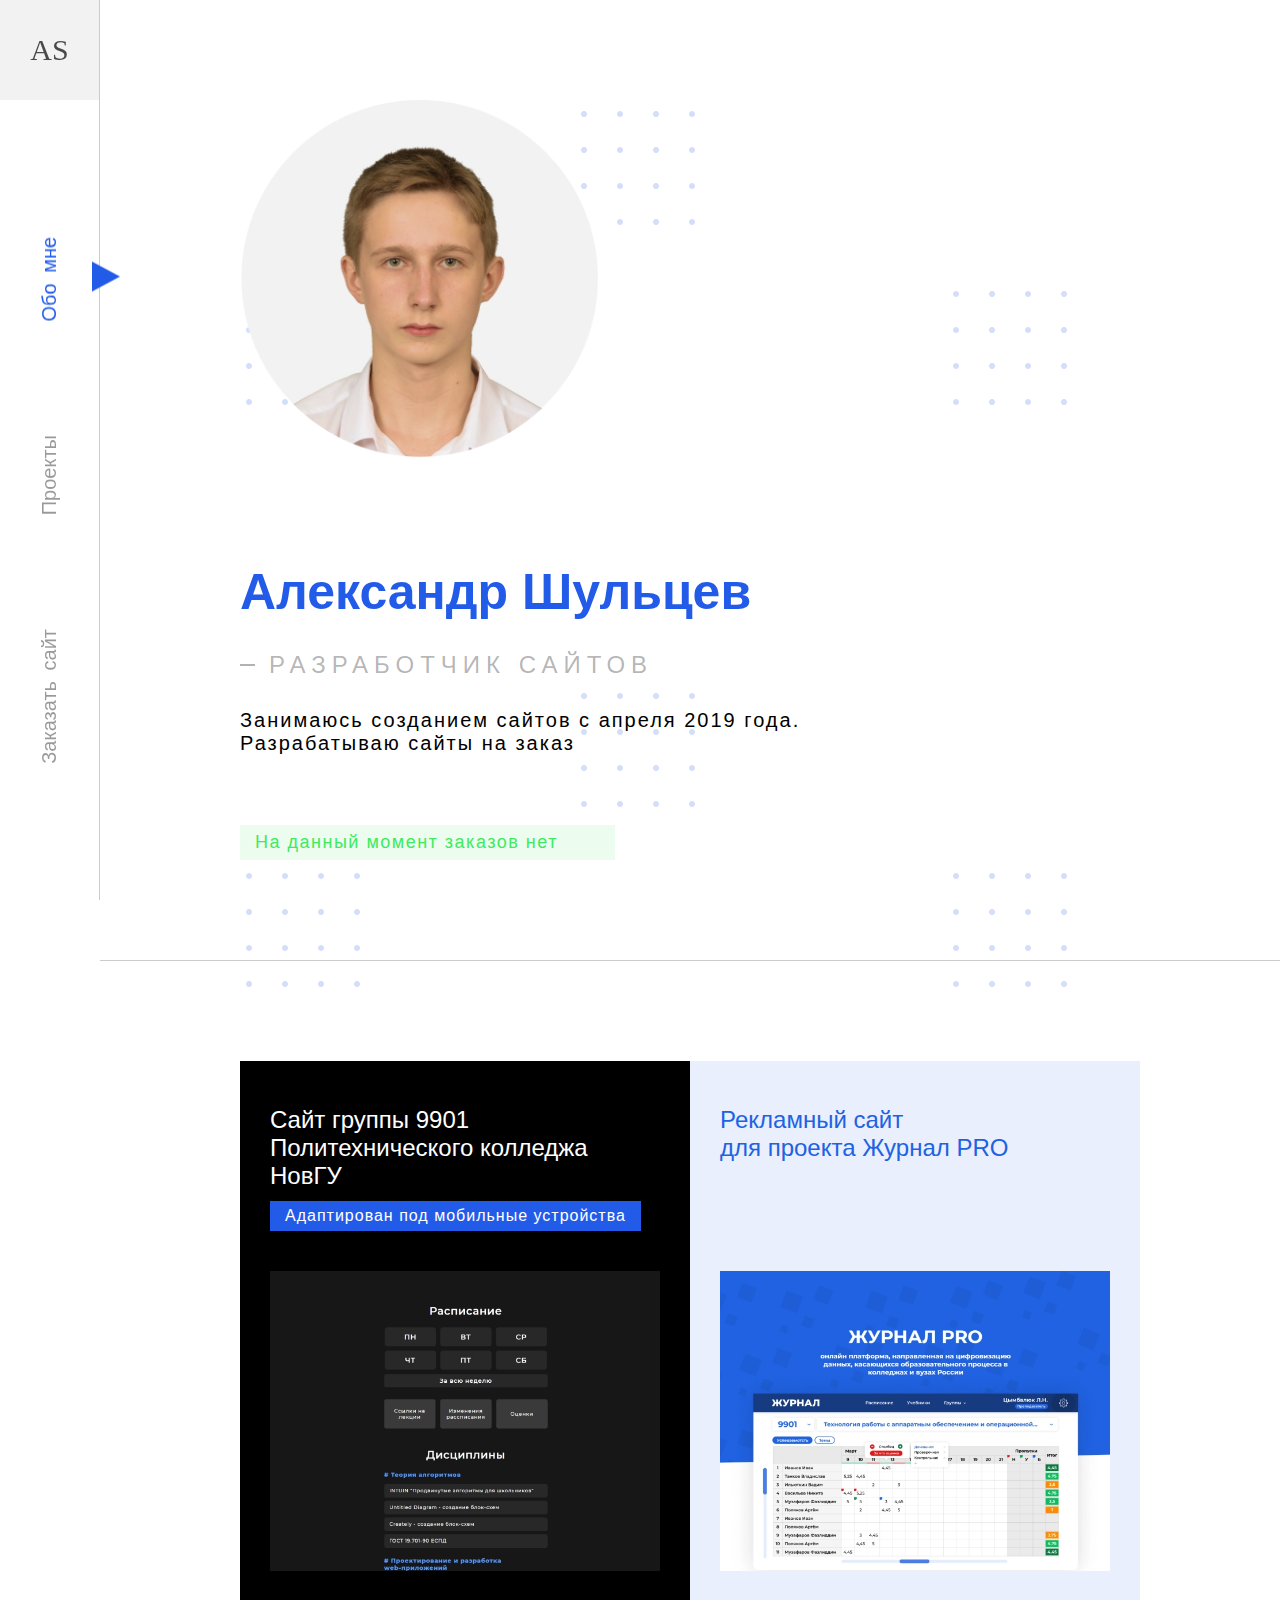
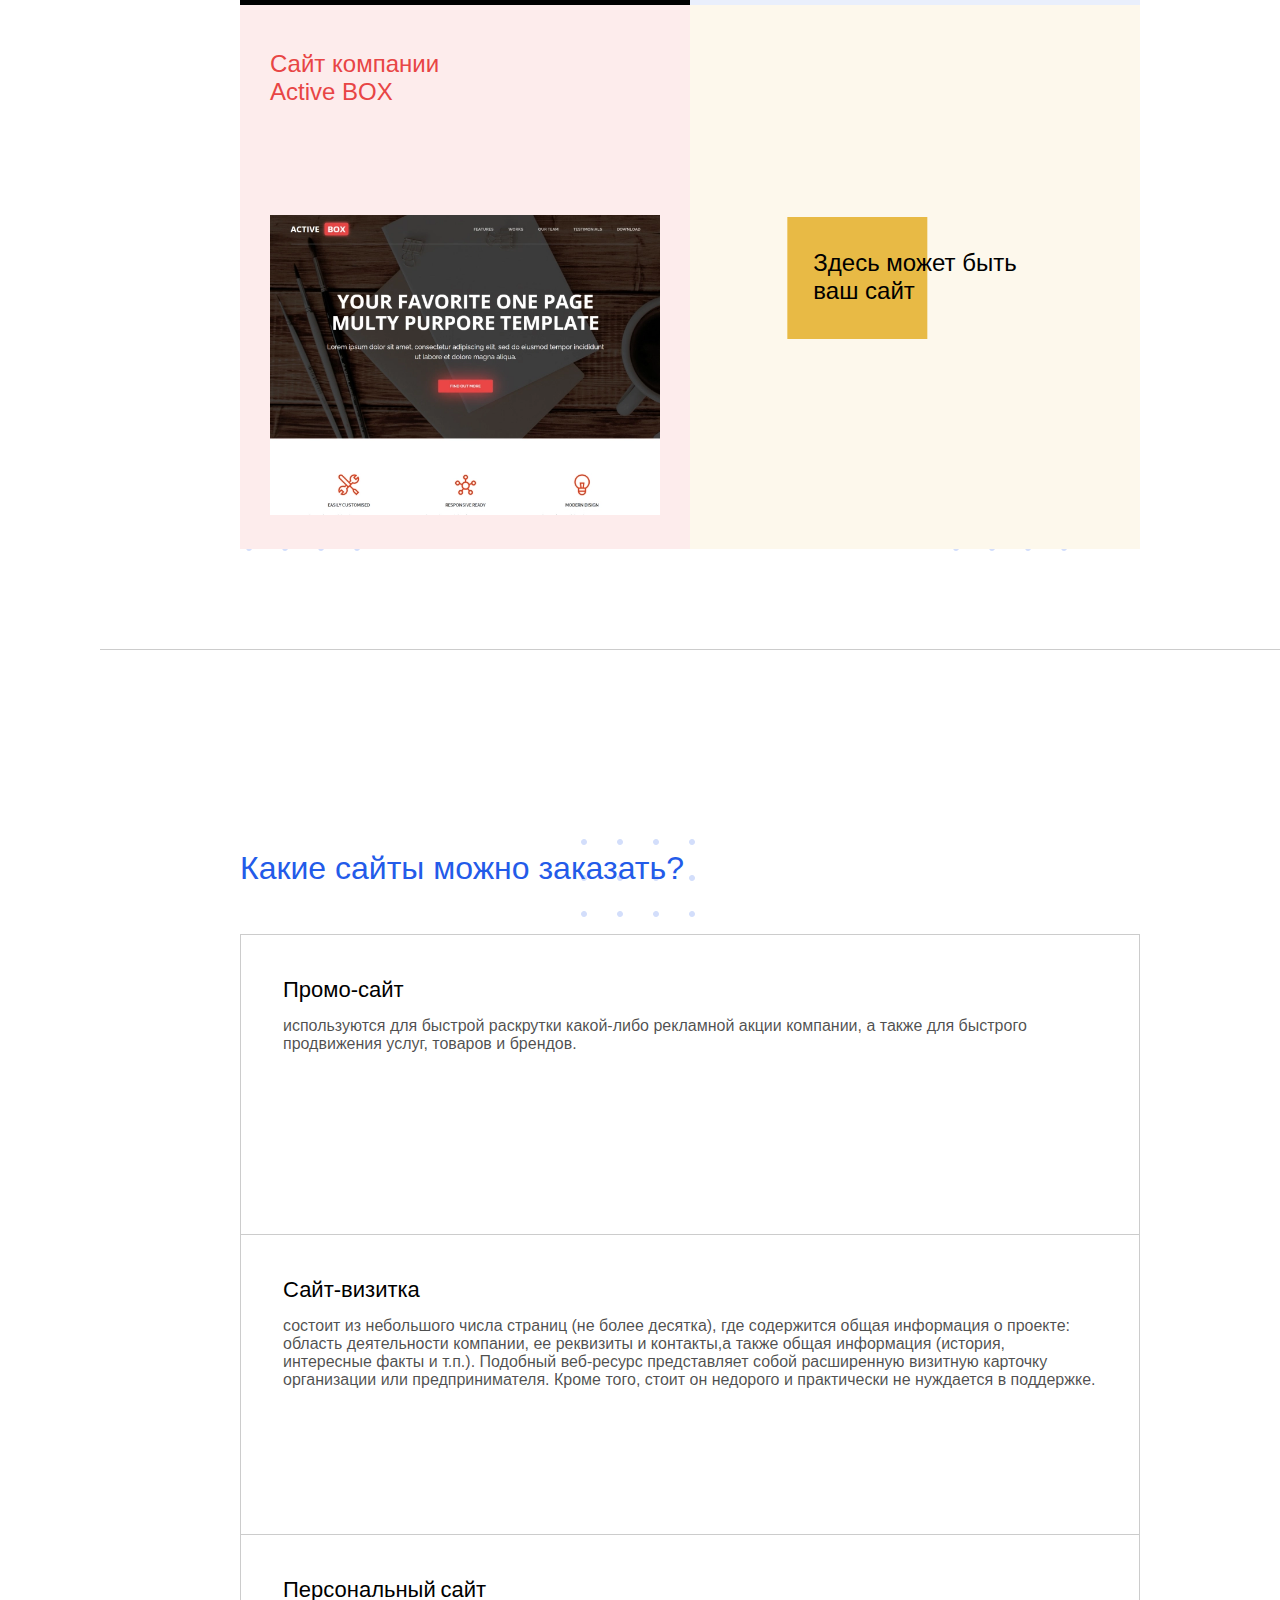
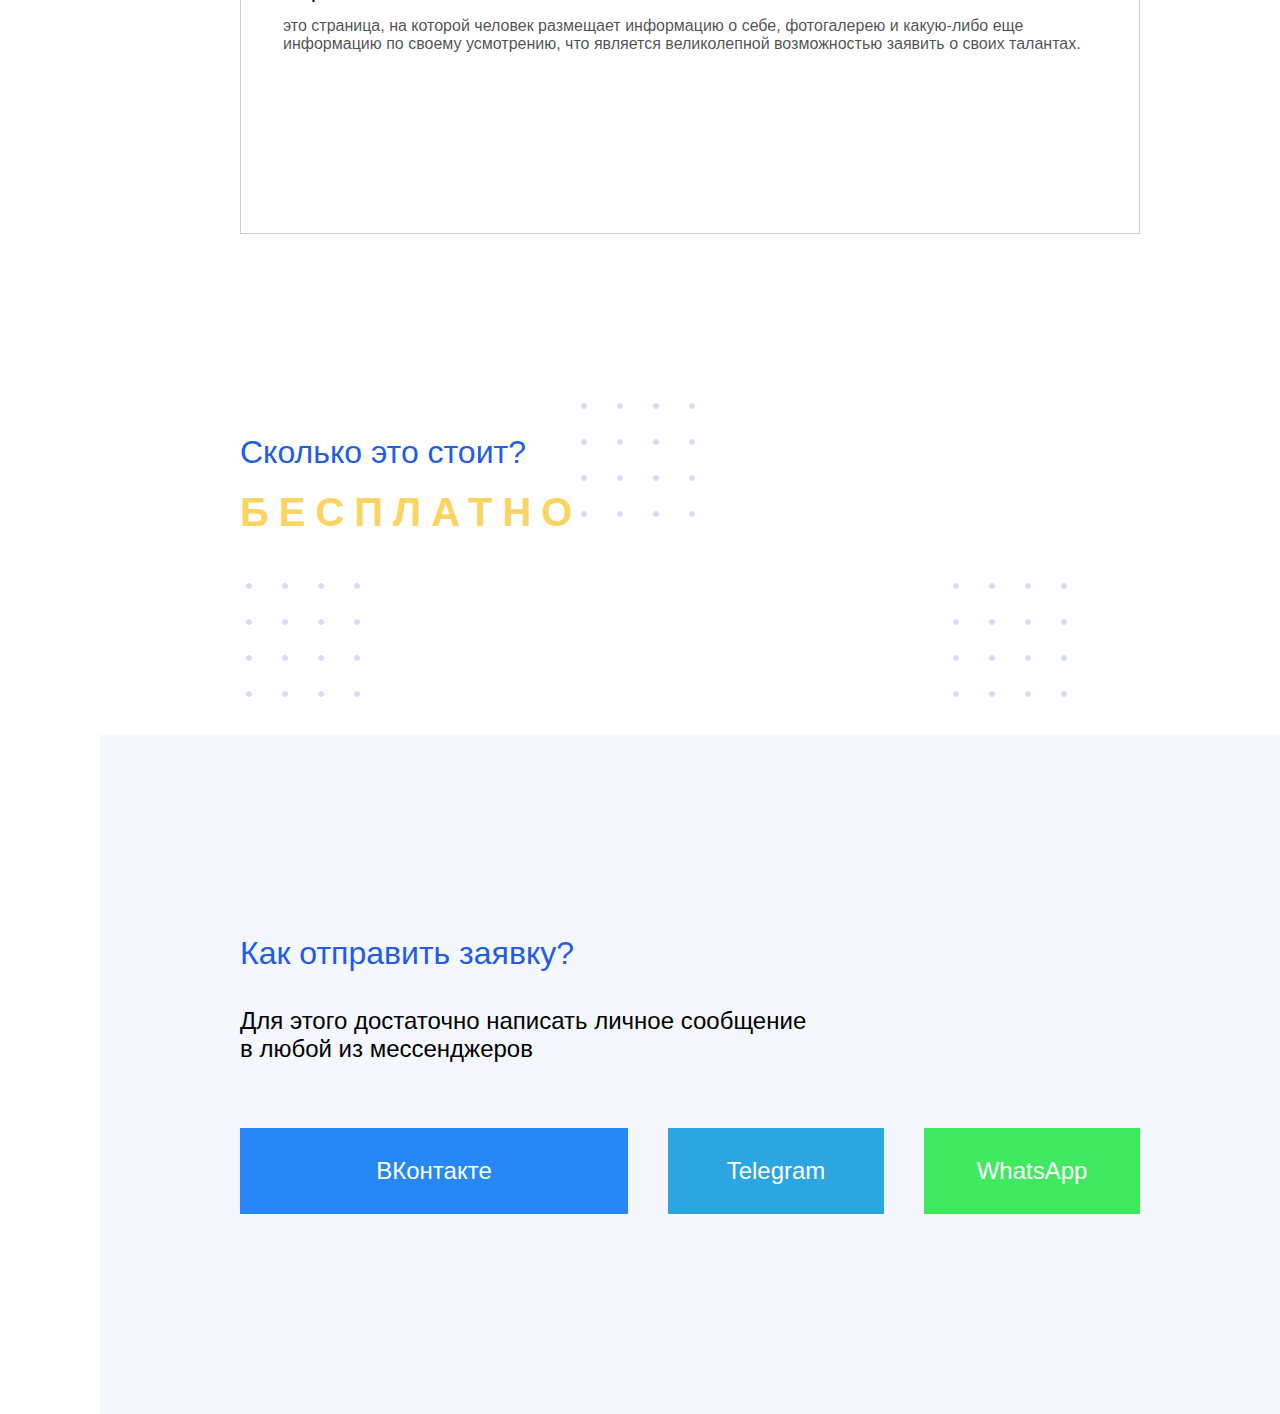
==== index.html @ 1687fe66 "цель нажатие на манетки" ====
<!DOCTYPE html>
<html lang="ru">
<head>

   <!-- Yandex.Metrika counter -->
    <script type="text/javascript" >
       (function(m,e,t,r,i,k,a){m[i]=m[i]||function(){(m[i].a=m[i].a||[]).push(arguments)};
       m[i].l=1*new Date();k=e.createElement(t),a=e.getElementsByTagName(t)[0],k.async=1,k.src=r,a.parentNode.insertBefore(k,a)})
       (window, document, "script", "https://mc.yandex.ru/metrika/tag.js", "ym");

       ym(70943521, "init", {
            clickmap:true,
            trackLinks:true,
            accurateTrackBounce:true,
            webvisor:true
       });
    </script>
    <noscript><div><img src="https://mc.yandex.ru/watch/70943521" style="position:absolute; left:-9999px;" alt="" /></div></noscript>

    <meta charset="UTF-8">
    <meta content="width=device-width, initial-scale=1.0, user-scalable=0" name="viewport">
    <meta name="description" content="Разработчик сайтов Александр Шульцев. Создание сайтов на заказ">
    <meta name="keywords" content="разработка сайтов, создание сайтов, александр шульцев, создание одностраничного сайта, создание персонального сайта">

    <title>Александр Шульцев</title>
    <link rel="stylesheet" href="assets/style/main.css">

    <!-- Favicons -->
    <link rel="apple-touch-icon" sizes="180x180" href="assets/img/favicon/apple-touch-icon.png">
    <link rel="icon" type="image/png" sizes="32x32" href="assets/img/favicon/favicon-32x32.png">
    <link rel="icon" type="image/png" sizes="16x16" href="assets/img/favicon/favicon-16x16.png">
    <link rel="manifest" href="assets/img/favicon/site.webmanifest">
    <link rel="mask-icon" href="assets/img/favicon/safari-pinned-tab.svg" color="#235be9">
    <meta name="msapplication-TileColor" content="#ffffff">
    <meta name="theme-color" content="#ffffff">

    <!-- Подтверждение владения сайтом Google и Яндекс -->
    <meta name="google-site-verification" content="KXl4_3oYDvA2CFoTtqVrdC3cwa1uFIwf0Nb28vX94S8" />
    <meta name="yandex-verification" content="bcda5b12e4e3e302" />
</head>
<body>

    <aside class="menu">
        <span class="menu__logo center">as</span>
        <div class="menu__container center">
            <nav class="menu__nav">
                <a id="about_me" data-scroll="#about_me_s" class="active" href="#">Обо мне</a>
                <a id="projects" data-scroll="#projectsHeight" href="#">Проекты</a>
                <a id="order" data-scroll="#order_s" href="#">Заказать сайт</a>
            </nav>
        </div>
    </aside>


    <main>
        <section class="aboutMe" id="about_me_s">
            <div class="container">
                <div class="aboutMe__all">
                    <article class="aboutMe__info">
                        <h1 class="aboutMe__Alexander">Александр Шульцев</h1>

                        <div class="aboutMe__webDeveloper">
                            <span></span>
                            <h2>Разработчик сайтов</h2>
                        </div>

                        <p>Занимаюсь созданием сайтов с апреля 2019
                        года. Разрабатываю сайты на заказ</p>

                        <span class="aboutMe__status">На данный момент заказов нет</span>
                    </article>

                    <div class="photo__section">
                        <picture>
                            <source srcset="assets/img/My_photo.webp" type="image/webp">
                            <img class="aboutMe__photo" src="assets/img/My_photo.png" alt="">
                        </picture>
                    </div>
                </div>
            </div>
        </section>


        <section class="projects" id="projectsHeight">
            <div class="container">
                <header class="main__title">Проекты</header>
                <div class="projects__all">
                   <a class="projects__item projects__item--9901" href="assets/projects/9901/index.html" target="_blank" onclick="ym(70943521,'reachGoal','9901'); return true;">
                       <p class="projects__name projects__name--9901">Сайт группы 9901 <br> Политехнического колледжа НовГУ</p>

                       <div class="projects__add">
                           <span>Адаптирован под мобильные устройства</span>
                       </div>

                       <picture>
                            <source srcset="assets/img/Site_2.webp" type="image/webp">
                            <img class="projects__img" src="assets/img/Site_2.jpg" alt="9901">
                        </picture>

                       <div class="projects__hover projects__hover--9901 center">
                           <p>посмотреть</p>
                       </div>
                   </a>

                   <a class="projects__item projects__item--journalPro" href="assets/projects/Lending_journal_PRO/index.html" target="_blank" onclick="ym(70943521,'reachGoal','journalPRO'); return true;">
                       <p class="projects__name projects__name--journalPro">Рекламный сайт <br> для проекта Журнал PRO</p>

                       <div class="projects__add"></div>

                       <picture>
                            <source srcset="assets/img/Site_1.webp" type="image/webp">
                            <img class="projects__img" src="assets/img/Site_1.jpg" alt="Журнал PRO">
                        </picture>

                       <div class="projects__hover projects__hover--journalPro center">
                           <p>посмотреть</p>
                       </div>
                   </a>

                   <a class="projects__item projects__item--activeBox" href="assets/projects/Active_Box/index.html" target="_blank" onclick="ym(70943521,'reachGoal','ActiveBox'); return true;">
                       <p class="projects__name projects__name--activeBox">Сайт компании <br> Active BOX</p>

                       <div class="projects__add"></div>

                       <picture>
                            <source srcset="assets/img/Site_3.webp" type="image/webp">
                            <img class="projects__img" src="assets/img/Site_3.jpg" alt="Active BOX">
                        </picture>

                       <div class="projects__hover projects__hover--activeBox center">
                           <p>посмотреть</p>
                       </div>
                   </a>

                   <a class="projects__item projects__item--yourSite" href="#">
                        <span></span>
                        <p class="projects__name projects__name--yourSite">Здесь может быть <br> ваш сайт</p>
                   </a>
                </div>
            </div>
        </section>


        <section class="typeSite" id="order_s">
            <div class="container">
                <header class="main__title">Заказать сайт</header>
                <h3 class="header">Какие сайты можно заказать?</h3>
                <div class="typeSite__blocks">
                    <div class="typeSite__item">
                        <p class="typeSite__title">Промо-сайт</p>
                        <p class="typeSite__subtitle">используются для быстрой раскрутки какой-либо рекламной акции компании, а также для быстрого продвижения услуг, товаров и брендов.</p>
                    </div>

                    <div class="typeSite__item">
                        <p class="typeSite__title">Сайт-визитка</p>
                        <p class="typeSite__subtitle">состоит из небольшого числа страниц (не более десятка), где содержится общая информация о проекте: область деятельности компании, ее реквизиты и контакты,а также общая информация (история, интересные факты и т.п.). Подобный веб-ресурс представляет собой расширенную визитную карточку организации или предпринимателя. Кроме того, стоит он недорого и практически не нуждается в поддержке.</p>
                    </div>

                    <div class="typeSite__item">
                        <p class="typeSite__title">Персональный<span>i</span>сайт</p>
                        <p class="typeSite__subtitle">это страница, на которой человек размещает информацию о себе, фотогалерею и какую-либо еще информацию по своему усмотрению, что является великолепной возможностью заявить о своих талантах.</p>
                    </div>
                </div>
           </div>
        </section>


        <section class="howMuch">
            <div class="container">
                <div class="howMuch__flex">
                    <div class="howMuch__info">
                        <h3 class="header">Сколько это стоит?</h3>
                        <p class="howMuch__cost">бесплатно</p>
                    </div>
                    <div class="money">
                        <div class="coin coin--even center" id="coin_1" onclick="ym(70943521,'reachGoal','coin'); return true;">
                            <p>$</p>
                        </div>
                        <div class="coin coin--uneven center" id="coin_2" onclick="ym(70943521,'reachGoal','coin'); return true;">
                            <p>$</p>
                        </div>
                        <div class="coin coin--even center" id="coin_3" onclick="ym(70943521,'reachGoal','coin'); return true;">
                            <p>$</p>
                        </div>
                        <div class="coin coin--uneven center" id="coin_4" onclick="ym(70943521,'reachGoal','coin'); return true;">
                            <p>$</p>
                        </div>
                    </div>
                </div>
            </div>
        </section>


        <section class="howSend">
            <div class="container">
                <h3 class="header">Как отправить заявку?</h3>
                <p class="howSend__subtitle">Для этого достаточно написать личное сообщение <br> в любой из мессенджеров</p>
                <div class="messenger">
                    <a class="messenger__item messenger__item--vk center" href="https://vk.com/alexandershultsev" target="_blank" onclick="ym(70943521,'reachGoal','click_vk'); return true;">
                        <p class="messenger__name">ВКонтакте</p>
                        <p class="messenger__write messenger__write--vk">Написать</p>
                    </a>
                    <a class="messenger__item messenger__item--telegram center" href="https://t.me/AlexanderShultsev" target="_blank" onclick="ym(70943521,'reachGoal','click_telegram'); return true;">
                        <p class="messenger__name">Telegram</p>
                        <p class="messenger__write messenger__write--telegram">Написать</p>
                    </a>
                    <a class="messenger__item messenger__item--whatsApp center" href="http://wa.me/+79643121685" target="_blank" onclick="ym(70943521,'reachGoal','click_whatsApp'); return true;">
                        <p class="messenger__name">WhatsApp</p>
                        <p class="messenger__write messenger__write--whatsApp">Написать</p>
                    </a>
                </div>
            </div>
        </section>
    </main>


<script src="https://cdnjs.cloudflare.com/ajax/libs/jquery/3.5.1/jquery.min.js" integrity="sha512-bLT0Qm9VnAYZDflyKcBaQ2gg0hSYNQrJ8RilYldYQ1FxQYoCLtUjuuRuZo+fjqhx/qtq/1itJ0C2ejDxltZVFg==" crossorigin="anonymous"></script>
<script src="assets/script/script.js"></script>

</body>
</html>
---- assets/style/main.css ----
@import "root.css";
@import "fonts.css";


* {
    padding: 0;
    margin: 0;

    box-sizing: border-box;
    font-family: "Ubuntu", sans-serif;
    font-weight: 400;
}

body {
    background-image: url(../img/points_group.png);
    background-repeat: repeat;
}

body::-webkit-scrollbar {
    width: 0;
}

a {
    text-decoration: none;
    outline: none;
    color: #000;
}

button {
    border: none;
    outline: none;
    cursor: pointer;
}

.container {
    max-width: 1300px;
    margin: 0 auto;
}

.container__typeSite {
    width: ;
}

.center {
    display: flex;
    align-items: center;
    justify-content: center;
}

.main__title {
    display: none;
}

/* Navidation =============================================*/

.menu {
    position: fixed;

    width: var(--w_aside);
    height: 100vh;
    border-right: var(--border);
}

.menu__logo {
    height: var(--w_aside);
    background: rgba(0, 0, 0, 0.05);

    font-family: 'Audiowide', cursive;
    text-transform: uppercase;
    font-size: 30px;
    color: rgba(0,0,0,.7);
}

.menu__container {
    height: calc(100% - var(--w_aside));
}

.menu__nav {
    display: flex;
    flex-direction: column;
    justify-content: space-around;
    height: 80%;
}

.menu__nav > a {
    writing-mode: vertical-lr;
    transform: rotate(180deg);
    font-weight: 500;
    font-size: 20px;
    color: rgba(0,0,0,.4);
    word-spacing: 5px;

    transition: .1s;
}

.menu__nav > a:hover {
    color: rgba(0,0,0,1);
}

.menu__nav > .active {
    color: var(--c_main);
    cursor: default;
}

.menu__nav > .active:hover {
    color: var(--c_main);
}

.menu__nav > .active::after {
    content: "";

    position: absolute;
    right: 40px; top: 53%;
    transform: translate(-50%, -50%);

    border-top: 15px solid transparent;
    border-bottom: 15px solid transparent;
    border-right: 28px solid var(--c_main);
}


/* Main ========================================*/

main {
    padding-left: var(--w_aside);
}

/* About me =====================================*/

.aboutMe {
    display: flex;
    align-items: center;

    height: 100vh;
    border-bottom: var(--border);
}

.aboutMe__all {
    display: flex;
    justify-content: space-between;
}

.aboutMe__info {
    display: flex;
    flex-direction: column;
    justify-content: center;
}

.aboutMe__Alexander {
    margin-bottom: 30px;

    font-size: 60px;
    font-weight: bold;
    color: var(--c_main);
}

.aboutMe__webDeveloper {
    display: flex;
    align-items: center;

    margin-bottom: 30px;
}

.aboutMe__webDeveloper > span {
    margin-right: 14px;

    width: 15px;
    height: 2px;
    background: rgba(0,0,0,.3);
}

.aboutMe__webDeveloper > h2 {
    text-transform: uppercase;
    color: rgba(0,0,0,.3);
    letter-spacing: 6px;
}

.aboutMe__info > p {
    font-size: 20px;
    letter-spacing: 2px;
}

.photo__section {
    margin-bottom: 0;
    width: 60%;
}

.aboutMe__photo {
    width: 100%;
}

.aboutMe__status {
    margin-top: 70px;
    padding: 7px 15px;

    width: 375px;
    background: #ECFDEF;
    color: #40EA60;
    font-size: 18px;
    font-family: 'Montserrat', sans-serif;
    letter-spacing: 1.5px;
}


/* Projects =====================================*/


.projects {
    padding: 100px 0;

    border-bottom: var(--border);
}

.projects__all {
    display: grid;
    grid-template-columns: repeat(2, 1fr);
}

.projects__item {
    display: inline-grid;
    grid-template-rows: 90px 70px 1fr;
    position: relative;
    padding: 30px;
}

.projects__item--journalPro {
    background: #E9EFFC;
}

.projects__item--9901 {
     background: #000;
}

.projects__item--activeBox {
     background: #FDECEC;
}

.projects__item--yourSite {
    display: flex;
    position: relative;

    background: #FDF8EC;
}

.projects__item--yourSite {
    cursor: default;
}

.projects__name {
    position: inherit;
    margin: 15px 0 70px;

    font-size: 24px;
    font-weight: 500;

    z-index: 1;
    transition: .4s;
}

.projects__item:hover .projects__name {
    color: #fff;
}

.projects__name--journalPro {
    color: #2062E2;
}

.projects__name--activeBox {
    color: #E84545;
}

.projects__name--yourSite {
    position: absolute;
    top: 50%; left: 50%;
    transform: translate(-50%, -50%);

    margin: 0;
}

.projects__name--yourSite::before {
    content: "";
    display: block;

    position: absolute;
    top: -58%; left: -13%;
    z-index: -1;

    width: 140px;
    height: 122px;
    background: #E8BA45;
}

.projects__name--9901 {
    color: #fff;
    margin: 0;
    margin-top: 15px;
}

.projects__item--yourSite:hover .projects__name {
    color: #000;
}

.projects__add > span {
    display: inline-block;
    position: relative;
    z-index: 1;

    padding: 6px 15px;
    background: var(--c_main);

    color: #fff;
    font-size: 16px;
    font-weight: 300;
    letter-spacing: 1px;
}

.projects__img {
    width: 100%;
    height: 300px;
    object-fit: cover;
}

.projects__hover {
    position: absolute;
    top: 0; left: 0;
    z-index: 0;

    height: 100%;
    width: 100%;

    opacity: 0;
    transition: .4s;
}

.projects__item:hover .projects__hover {
    opacity: 1;
}

.projects__hover--9901 {
    background: rgba(0, 0, 0, .7);
}

.projects__hover--journalPro {
    background: rgba(32, 98, 226, .7);
}

.projects__hover--activeBox {
    background: rgba(232, 69, 69, .7);
}

.projects__hover > p {
    padding: 25px 43px;
    background: #fff;

    font-size: 24px;
    font-weight: 400;
    letter-spacing: 1px;
    text-transform: capitalize;
}

.projects__hover--9901 > p {
    color: #000;
}

.projects__hover--journalPro > p {
    color: var(--c_main);
}

.projects__hover--activeBox > p {
    color: var(--c_red);
}

/* Type Site =====================================*/

.header {
    color: var(--c_main);
    font-size: 32px;
    font-weight: 500;
}

.typeSite {
    padding-top: 200px;
}

.typeSite__blocks {
    display: flex;

    margin-top: 47px;
}

.typeSite__item {
    position: relative;
    padding: 0;

    width: 33.33%;
    height: 300px;
    border: var(--border);
    background: #fff;

    transition: .3s;
}

.typeSite__item:hover {
    width: 40%;
    padding: 42px;
    background: #eee;
}

.typeSite__item:nth-child(1) {
    border-right: none;
}

.typeSite__item:nth-child(2) {
    border-right: none;
}

.typeSite__title {
    position: absolute;
    top: 50%; left: 50%;
    transform: translate(-50%, -50%);

    font-size: 22px;
    font-weight: 500;

    transition: .3s;
}

.typeSite__item:hover .typeSite__title {
    top: 42px; left: 42px;
    transform: translate(0, 0);

    color: var(--c_main);
}

.typeSite__title > span {
    opacity: 0;
}

.typeSite__subtitle {
    margin-top: 40px;

    font-weight: 400;
    color: rgba(0,0,0,.7);

    opacity: 0;
    transition: .3s;
}

.typeSite__item:hover .typeSite__subtitle {
    opacity: 1;
}

/* How much =====================================*/

.howMuch {
    padding: 200px 0;
}

.howMuch__flex {
    display: flex;
    justify-content: space-between;
}

.howMuch__cost {
    margin-top: 19px;

    color: #FCD462;
    text-transform: uppercase;
    font-size: 40px;
    font-family: "Montserrat", sans-serif;
    font-weight: 800;
    letter-spacing: 10px;
}

.money {
    display: flex;
}

.coin__margin {
    margin-left: 41px;
}

.coin {
    width: 96px;
    height: 96px;
    border-radius: 50%;
    background: #FCD462;

    cursor: pointer;
    transition: .2s;
}

.coin:hover {
    transform: scale(1.1);
    animation: none;
}

.coin--even {
    animation: resize 1s infinite alternate ease-in-out;
}

.coin--uneven {
    animation: resize 1s infinite alternate ease-in-out .5s;
}

@keyframes resize {
    0 {

    }

    50% {
        transform: scale(.8);
    }
}

.coin > p {
    font-size: 50px;
    font-family: "Montserrat", sans-serif;
    font-weight: 800;
    color: #C59126;

    transition: .5s;
}

.coin:hover p {
    transform: rotateZ(360deg);
}


/* How send =====================================*/

.howSend {
    padding: 200px 0;
    background: #F4F7FE;
}

.howSend__subtitle {
    margin: 35px 0 65px;
    font-size: 24px;
    font-weight: 500;
}

.messenger {
    display: grid;
    grid-template-columns: 1fr 24% 24%;
    grid-gap: 40px;
}

.messenger__item {
    height: 86px;
    font-size: 24px;

    transition: .2s;
}

.messenger__item:hover {
    background: #F4F7FE;
}

.messenger__item--vk {
    background: var(--c_vk);
    border: 3px solid var(--c_vk);
}

.messenger__item--telegram {
    background: var(--c_telegram);
    border: 3px solid var(--c_telegram);
}

.messenger__item--whatsApp {
    background: var(--c_whatsApp);
    border: 3px solid var(--c_whatsApp);
}

.messenger__name {
    font-weight: 500;
    color: #fff;
}

.messenger__item:hover .messenger__name {
    display: none;
}

.messenger__write {
    display: none;
    font-weight: 500;
}

.messenger__item:hover .messenger__write {
    display: block;
}

.messenger__write--vk {
    color: var(--c_vk);
}

.messenger__write--telegram {
    color: var(--c_telegram);
}

.messenger__write--whatsApp {
    color: var(--c_whatsApp);
}


/* Media =====================================*/

@media screen and (max-width: 1550px) {

    .container {
        max-width: 1100px;
    }

    .aboutMe__Alexander {
        font-size: 50px;
    }
}

@media screen and (max-width: 1350px) {

    .container {
        max-width: 900px;
    }

    .aboutMe {
        padding: 100px 0;
        height: auto;
    }

    .aboutMe__all {
        flex-direction: column-reverse;
    }

    .aboutMe__Alexander {
        font-size: 50px;
    }

    .photo__section {
        margin-bottom: 100px;
        width: 100%;
    }

    .aboutMe__photo {
        width: 40%;
    }

    .aboutMe__info > p {
        padding-right: 30%;
    }


    /* Projects */
    .projects__item {
        grid-template-rows: 110px 70px 1fr;
    }

    .projects__item > img {
        height: 250px;
    }

    .projects__item:hover .projects__name--journalPro {
        color: #2062E2;
    }

    .projects__item:hover .projects__name--activeBox {
        color: #E84545;
    }

    .projects__item:hover .projects__hover {
        opacity: 0;
    }

    /* Question */
    .typeSite__blocks {
        flex-direction: column;
    }

    .typeSite__item {
        width: 100%;
        padding: 42px;
    }

    .typeSite__item:hover {
        width: 100%;
    }

    .typeSite__item:nth-child(1) {
        border: var(--border);
        border-bottom: none;
    }

    .typeSite__item:nth-child(2) {
        border: var(--border);
        border-bottom: none;
    }

    .typeSite__title {
        top: 42px; left: 42px;
        transform: translate(0, 0);
    }

    .typeSite__item:hover .typeSite__title {
        top: 42px; left: 42px;
        transform: translate(0, 0);
    }

    .typeSite__subtitle {
        opacity: 1;
    }

    /* How much */
    .money {
        display: none;
    }

    /* How send */
    .messenger__item--vk:hover {
        background: var(--c_vk);
    }

    .messenger__item--telegram:hover {
        background: var(--c_telegram);
    }

    .messenger__item--whatsApp:hover {
        background: var(--c_whatsApp);
    }

    .messenger__item:hover .messenger__name {
        display: block;
    }

    .messenger__item:hover .messenger__write {
        display: none;
    }
}

@media screen and (max-width: 1150px) {

    .container {
        max-width: 700px;
    }

    /* About me */
    .aboutMe__photo {
        width: 50%;
    }

    /* Projects */
    .projects__all {
        grid-template-columns: 1fr;
    }

    .projects__item {
        grid-template-rows: 90px 70px 1fr;
    }

    .projects__item > img {
        height: 330px;
    }

    .projects__item--yourSite {
        height: 500px;
    }

    .messenger {
        grid-template-columns: 1fr;
        grid-gap: 30px;
    }
}

@media screen and (max-width: 1000px) {

    .menu {
        display: none;
    }

    main {
        padding-left: 0;
    }

    .main__title {
        display: block;

        margin-bottom: 50px;

        font-family: "Montserrat", sans-serif;
        font-size: 50px;
        letter-spacing: ;
        font-weight: 700;
        color: rgba(0,0,0,.6);
    }
}

@media screen and (max-width: 850px) {

    .container {
        max-width: 600px;
    }

    /* Projects */
    .projects__item > img {
        height: 280px;
    }

    .projects__item--yourSite {
        height: 450px;
    }
}

@media screen and (max-width: 750px) {

    .container {
        max-width: 100%;
        padding: 0 50px;
        margin: 0;
    }
}

@media screen and (max-width: 650px) {

    .container {
        --p_container: 30px;

        max-width: 100%;
        padding: 0 var(--p_container);
    }

    .projects .main__title {
        padding: 0 var(--p_container);
    }


    .aboutMe {
        padding: 0;
        padding-bottom: 60px;
    }

    .aboutMe__Alexander {
        font-size: 50px;
    }

    .aboutMe__webDeveloper > h2 {
        font-size: 20px;
        letter-spacing: 3px;
    }

    .aboutMe__status {
        margin-top: 30px;
        font-size: 18px;
    }

    .photo__section {
        margin: 50px 0;
    }

    .projects .container {
        padding: 0;
    }

    .typeSite__item {
        height: auto;
    }
}

@media screen and (max-width: 575px) {

    /* About me */
    .aboutMe__Alexander {
        font-size: 40px;
    }
}

@media screen and (max-width: 550px) {

    /* About me */
    .aboutMe__Alexander {
        font-size: 36px;
        margin-bottom: 18px;
    }

    .aboutMe__webDeveloper > h2 {
        font-size: 20px;
    }

    .aboutMe__info > p {
        font-size: 18px;
        padding: 0;
    }

    /* Projects */
    .projects__item {
        grid-template-rows: 100px 70px 1fr;
    }

    .projects__name {
        font-size: 20px;
    }

    .projects__item > img {
        height: 250px;
    }

    .projects__name--yourSite::before {
        top: -80%;
    }
}

@media screen and (max-width: 450px) {


    .main__title {
        font-size: 40px;
    }

    .typeSite .main__title {
        padding: 0 var(--p_container);
    }

    .aboutMe__status {
        font-size: 16px;
        width: 341px;
    }

    /* Projects */
    .projects__item > img {
        height: 180px;
    }

    .projects__item--yourSite {
        height: 400px;
    }

    .projects__name--yourSite::before {
        top: -58%;
        width: 120px;
        height: 100px;
    }

    /* typeSite */

    .typeSite {
        padding-top: 100px;
    }

    .typeSite > .container {
        padding: 0;
    }

    .header {
        font-size: 26px;
    }

    .typeSite .header {
        margin: 0 var(--p_container);
    }

    .typeSite__item {
        padding: var(--p_container);
    }

    .typeSite__item:hover {
        padding: var(--p_container);
    }

    .typeSite__item:first-child {
        border-right: none;
        border-left: none;
    }

    .typeSite__item:nth-child(2) {
        border-right: none;
        border-left: none;
    }

    .typeSite__item:last-child {
        border-right: none;
        border-left: none;
    }

    .typeSite__title {
        top: var(--p_container); left: var(--p_container);
    }

    .typeSite__item:hover .typeSite__title {
        top: var(--p_container); left: var(--p_container);
    }

    /* How Much */
    .howMuch {
        padding: 100px 0;
    }

    .howMuch__cost {
        letter-spacing: 5px;
        font-size: 38px;
    }

    /* How send */
    .howSend {
        padding: 100px 0;
    }

    .howSend__subtitle {
        font-size: 22px;
    }
}

@media screen and (max-width: 400px) {

    /* About me */
    .aboutMe__Alexander {
        font-size: 42px;
    }

    .aboutMe__status {
        width: 100%;
    }
}

@media screen and (max-width: 375px) {

    /* About me */
    .aboutMe__webDeveloper > h2 {
        font-size: 17px;
        color: rgba(0,0,0,.4);
    }

    .aboutMe__info > p {
        font-size: 16px;
    }

    /* Projects */
    .projects__name--yourSite {
        color: #ad892e;
    }

    .projects__name--yourSite::before {
        display: none;
    }

    /* How Much */
    .howMuch__cost {
        letter-spacing: 4px;
        font-size: 34px;
    }

    /* How send */
    .howSend__subtitle {
        font-size: 20px;
        margin: 25px 0 50px;
    }
}
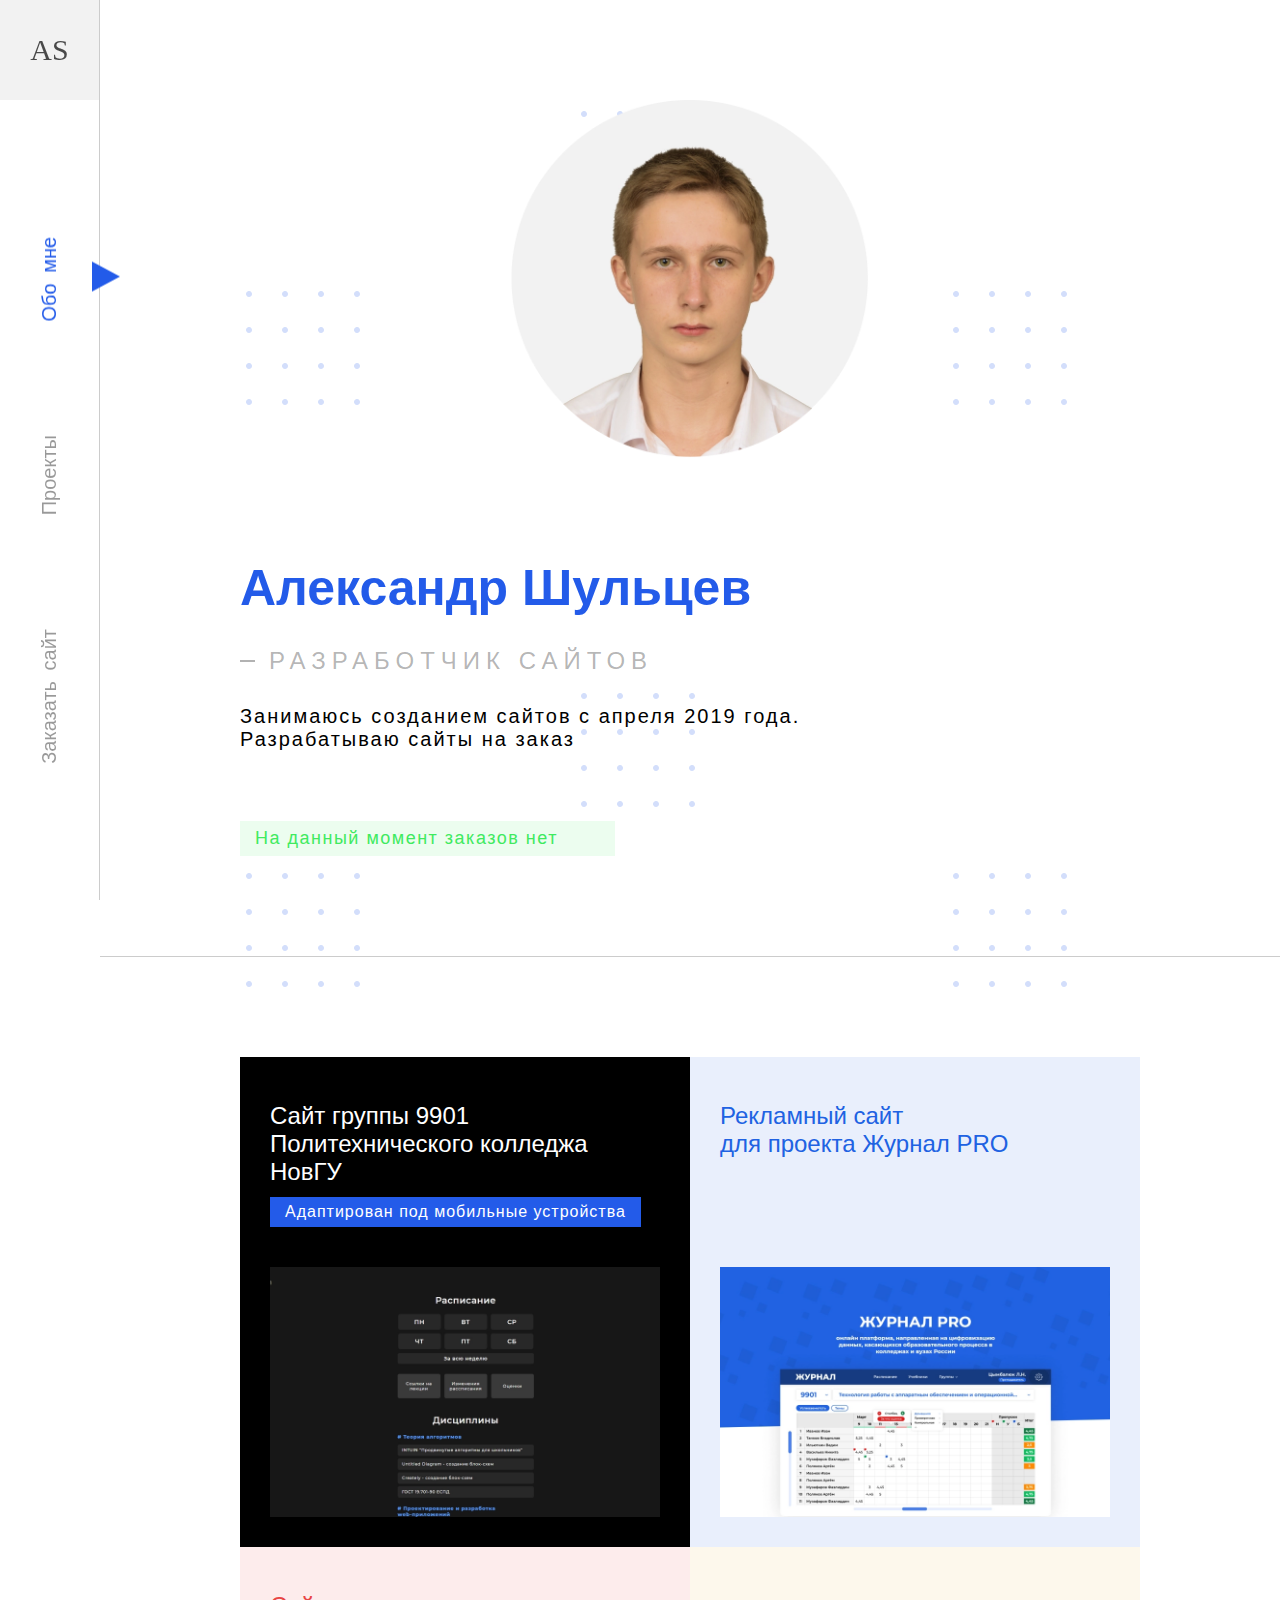
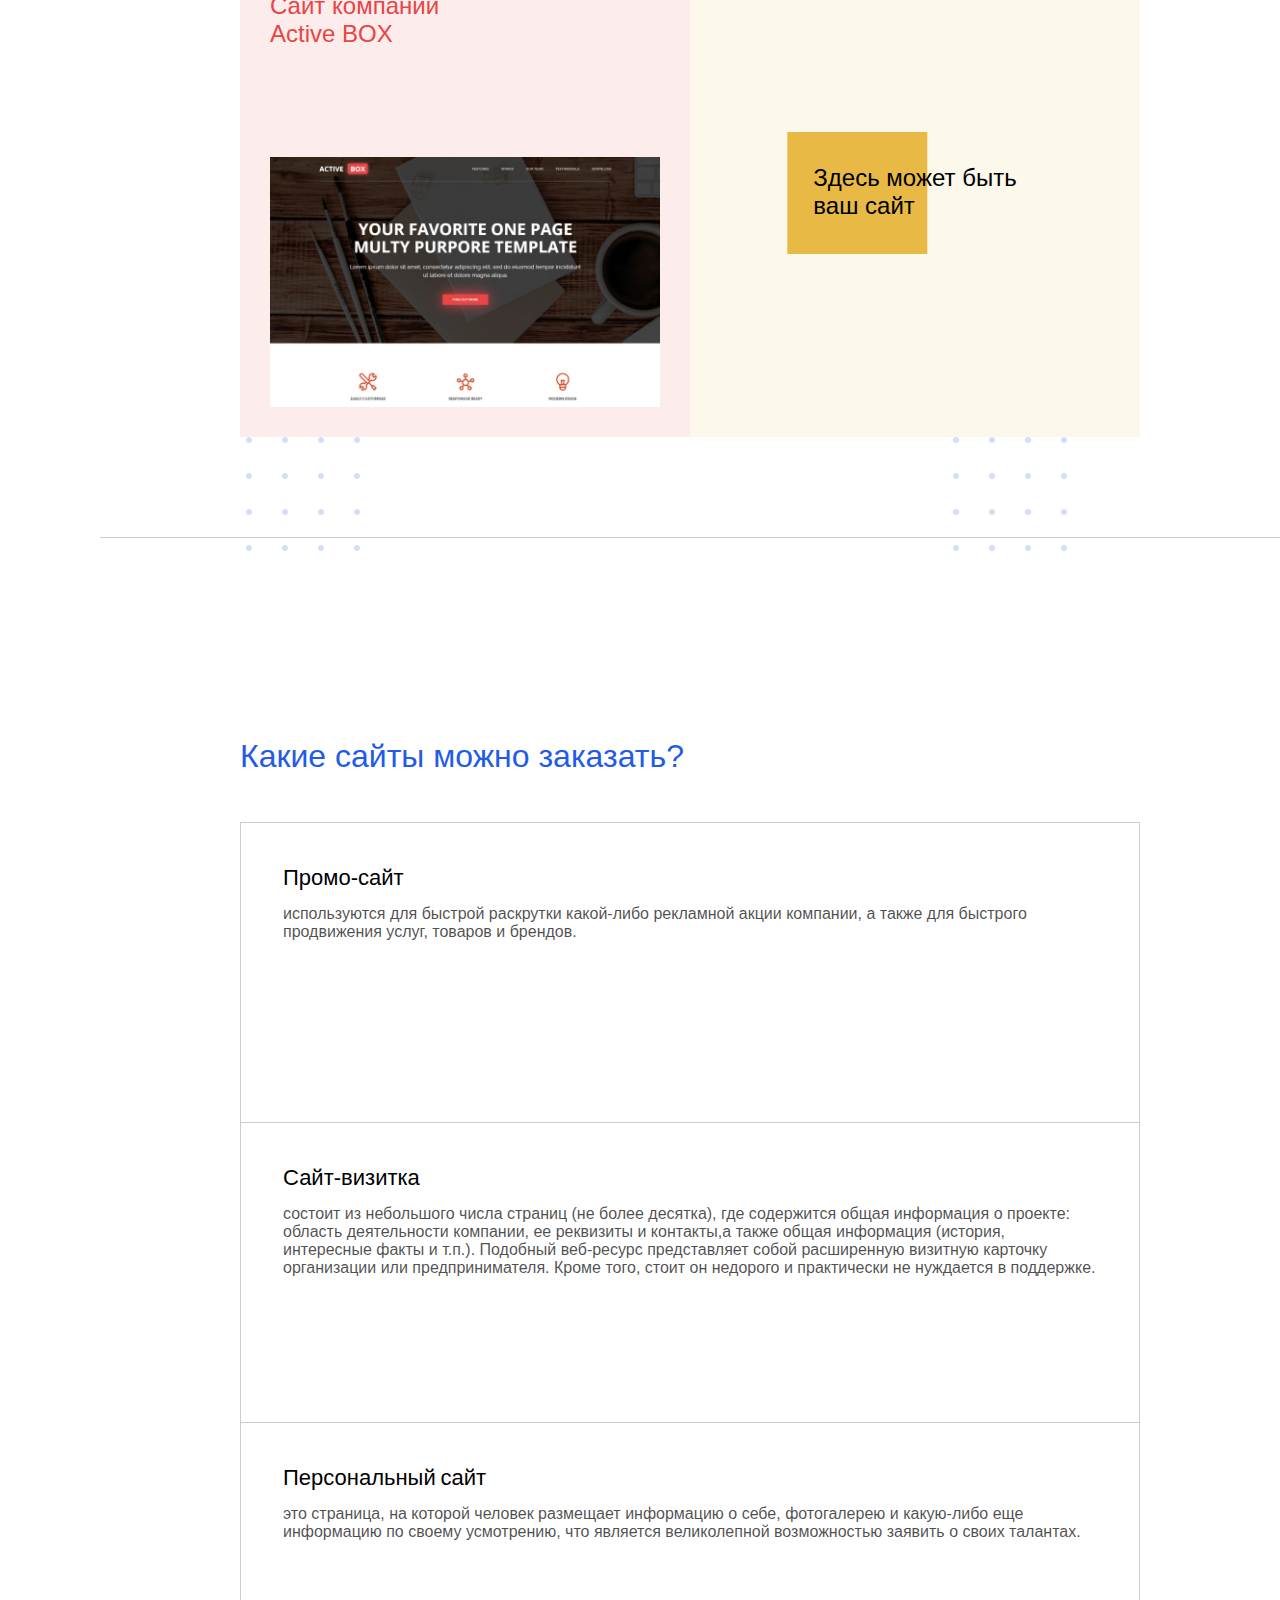
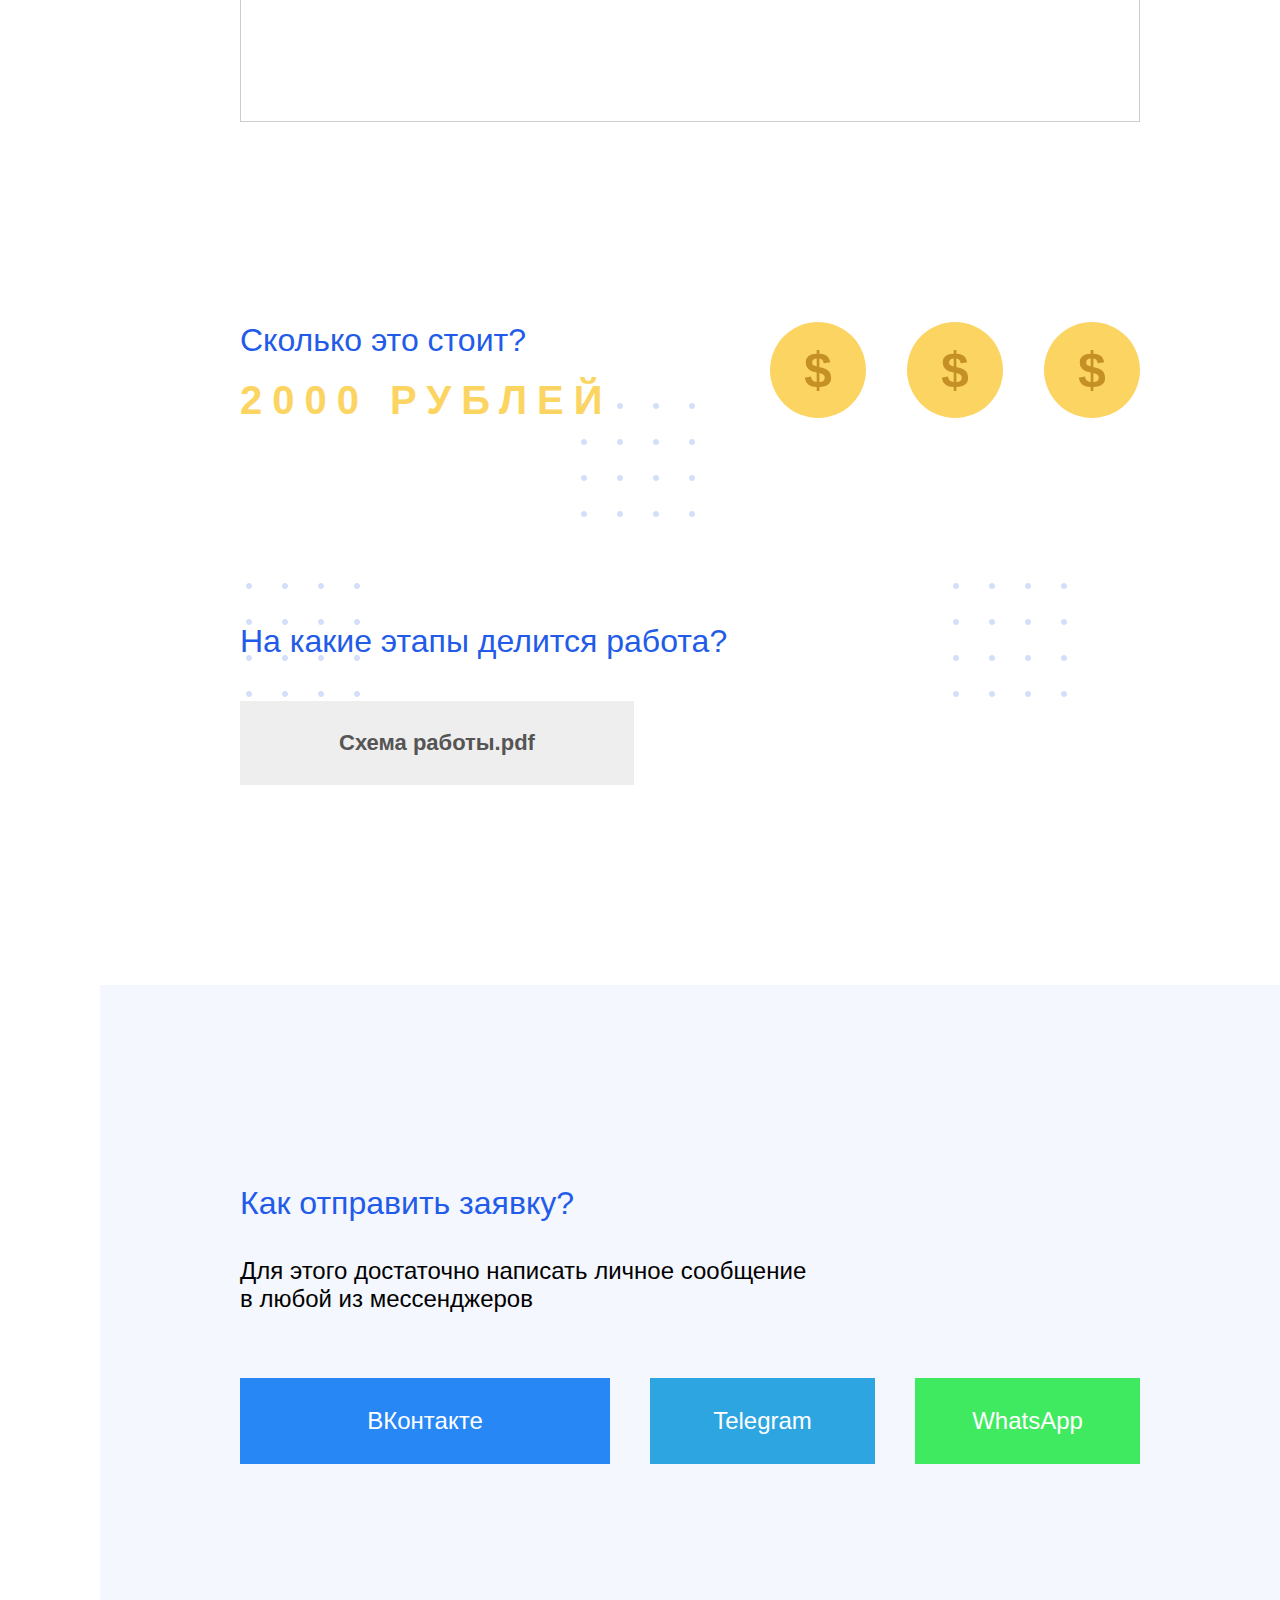
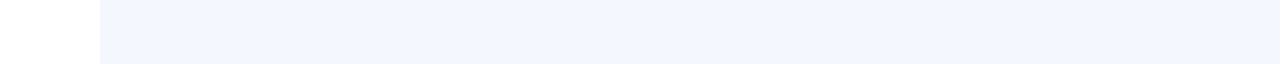
==== commit d56f9f95: "v19" ====
--- a/index.html
+++ b/index.html
@@ -170,7 +170,7 @@
                 <div class="howMuch__flex">
                     <div class="howMuch__info">
                         <h3 class="header">Сколько это стоит?</h3>
-                        <p class="howMuch__cost">бесплатно</p>
+                        <p class="howMuch__cost">2000 рублей</p>
                     </div>
                     <div class="money">
                         <div class="coin coin--even center" id="coin_1" onclick="ym(70943521,'reachGoal','coin'); return true;">
@@ -189,6 +189,14 @@
                 </div>
             </div>
         </section>
+
+
+        <div class="schemeOfWork">
+            <div class="container">
+                <h3 class="header">На какие этапы делится работа?</h3>
+                <a class="schemeOfWork__link center" href="assets/files/scheme_of_work.pdf" target="_blank">Схема работы.pdf</a>
+            </div>
+        </div>
 
 
         <section class="howSend">
--- a/assets/style/main.css
+++ b/assets/style/main.css
@@ -37,10 +37,6 @@
     margin: 0 auto;
 }
 
-.container__typeSite {
-    width: ;
-}
-
 .center {
     display: flex;
     align-items: center;
@@ -51,7 +47,14 @@
     display: none;
 }
 
-/* Navidation =============================================*/
+picture {
+    display: flex;
+    justify-content: center;
+}
+
+
+/* Navidation
+=============================================*/
 
 .menu {
     position: fixed;
@@ -63,7 +66,7 @@
 
 .menu__logo {
     height: var(--w_aside);
-    background: rgba(0, 0, 0, 0.05);
+    background: rgba(0,0,0,.05);
 
     font-family: 'Audiowide', cursive;
     text-transform: uppercase;
@@ -79,6 +82,9 @@
     display: flex;
     flex-direction: column;
     justify-content: space-around;
+    align-items: center;
+
+    width: 100%;
     height: 80%;
 }
 
@@ -94,7 +100,7 @@
 }
 
 .menu__nav > a:hover {
-    color: rgba(0,0,0,1);
+    color: #000;
 }
 
 .menu__nav > .active {
@@ -119,13 +125,15 @@
 }
 
 
-/* Main ========================================*/
+/* Main
+=============================================*/
 
 main {
     padding-left: var(--w_aside);
 }
 
-/* About me =====================================*/
+/* About me
+=============================================*/
 
 .aboutMe {
     display: flex;
@@ -150,7 +158,7 @@
     margin-bottom: 30px;
 
     font-size: 60px;
-    font-weight: bold;
+    font-weight: 700;
     color: var(--c_main);
 }
 
@@ -173,20 +181,13 @@
     text-transform: uppercase;
     color: rgba(0,0,0,.3);
     letter-spacing: 6px;
+    font-weight: 400;
 }
 
 .aboutMe__info > p {
     font-size: 20px;
     letter-spacing: 2px;
-}
-
-.photo__section {
-    margin-bottom: 0;
-    width: 60%;
-}
-
-.aboutMe__photo {
-    width: 100%;
+    font-weight: 400;
 }
 
 .aboutMe__status {
@@ -201,9 +202,13 @@
     letter-spacing: 1.5px;
 }
 
-
-/* Projects =====================================*/
-
+.aboutMe__photo {
+    width: 100%;
+}
+
+
+/* Projects
+=============================================*/
 
 .projects {
     padding: 100px 0;
@@ -217,9 +222,10 @@
 }
 
 .projects__item {
-    display: inline-grid;
+    display: grid;
     grid-template-rows: 90px 70px 1fr;
     position: relative;
+
     padding: 30px;
 }
 
@@ -237,7 +243,6 @@
 
 .projects__item--yourSite {
     display: flex;
-    position: relative;
 
     background: #FDF8EC;
 }
@@ -247,8 +252,7 @@
 }
 
 .projects__name {
-    position: inherit;
-    margin: 15px 0 70px;
+    margin-top: 15px;
 
     font-size: 24px;
     font-weight: 500;
@@ -258,6 +262,10 @@
 }
 
 .projects__item:hover .projects__name {
+    color: #fff;
+}
+
+.projects__name--9901 {
     color: #fff;
 }
 
@@ -290,12 +298,6 @@
     background: #E8BA45;
 }
 
-.projects__name--9901 {
-    color: #fff;
-    margin: 0;
-    margin-top: 15px;
-}
-
 .projects__item--yourSite:hover .projects__name {
     color: #000;
 }
@@ -370,7 +372,9 @@
     color: var(--c_red);
 }
 
-/* Type Site =====================================*/
+
+/* Type Site
+=============================================*/
 
 .header {
     color: var(--c_main);
@@ -406,11 +410,7 @@
     background: #eee;
 }
 
-.typeSite__item:nth-child(1) {
-    border-right: none;
-}
-
-.typeSite__item:nth-child(2) {
+.typeSite__item:nth-child(-n+2) {
     border-right: none;
 }
 
@@ -450,7 +450,9 @@
     opacity: 1;
 }
 
-/* How much =====================================*/
+
+/* How much
+=============================================*/
 
 .howMuch {
     padding: 200px 0;
@@ -473,11 +475,9 @@
 }
 
 .money {
-    display: flex;
-}
-
-.coin__margin {
-    margin-left: 41px;
+    display: inline-grid;
+    grid-template-columns: repeat(4, 1fr);
+    grid-gap: 41px;
 }
 
 .coin {
@@ -522,12 +522,40 @@
     transition: .5s;
 }
 
-.coin:hover p {
+.coin:hover > p {
     transform: rotateZ(360deg);
 }
 
 
-/* How send =====================================*/
+/* Scheme of work
+=============================================*/
+
+.schemeOfWork {
+    padding-bottom: 200px;
+}
+
+.schemeOfWork__link {
+    margin-top: 41px;
+
+    width: 394px;
+    height: 84px;
+    border: 3px solid rgba(0,0,0,.5);
+    font-family: "Montserrat", sans-serif;
+    font-weight: 600;
+    color: rgba(0,0,0,.6);
+    font-size: 22px;
+
+    transition: .2s;
+}
+
+.schemeOfWork__link:hover {
+    background: #000;
+    border: 3px solid #000;
+    color: #fff;
+}
+
+/* How send
+=============================================*/
 
 .howSend {
     padding: 200px 0;
@@ -542,7 +570,7 @@
 
 .messenger {
     display: grid;
-    grid-template-columns: 1fr 24% 24%;
+    grid-template-columns: 1fr 25% 25%;
     grid-gap: 40px;
 }
 
@@ -611,6 +639,7 @@
         max-width: 1100px;
     }
 
+    /* About me */
     .aboutMe__Alexander {
         font-size: 50px;
     }
@@ -622,6 +651,7 @@
         max-width: 900px;
     }
 
+    /* About me */
     .aboutMe {
         padding: 100px 0;
         height: auto;
@@ -631,13 +661,8 @@
         flex-direction: column-reverse;
     }
 
-    .aboutMe__Alexander {
-        font-size: 50px;
-    }
-
     .photo__section {
         margin-bottom: 100px;
-        width: 100%;
     }
 
     .aboutMe__photo {
@@ -647,14 +672,13 @@
     .aboutMe__info > p {
         padding-right: 30%;
     }
-
 
     /* Projects */
     .projects__item {
         grid-template-rows: 110px 70px 1fr;
     }
 
-    .projects__item > img {
+    .projects__img {
         height: 250px;
     }
 
@@ -670,7 +694,7 @@
         opacity: 0;
     }
 
-    /* Question */
+    /* Type site */
     .typeSite__blocks {
         flex-direction: column;
     }
@@ -684,12 +708,7 @@
         width: 100%;
     }
 
-    .typeSite__item:nth-child(1) {
-        border: var(--border);
-        border-bottom: none;
-    }
-
-    .typeSite__item:nth-child(2) {
+    .typeSite__item:nth-child(-n+2) {
         border: var(--border);
         border-bottom: none;
     }
@@ -701,7 +720,6 @@
 
     .typeSite__item:hover .typeSite__title {
         top: 42px; left: 42px;
-        transform: translate(0, 0);
     }
 
     .typeSite__subtitle {
@@ -710,7 +728,24 @@
 
     /* How much */
     .money {
+        grid-template-columns: repeat(3, 1fr);
+    }
+
+    .coin:nth-child(1) {
         display: none;
+    }
+
+    /* Scheme of work */
+    .schemeOfWork__link {
+        background: #eee;
+        border: 3px solid #eee;
+        color: #555;
+    }
+
+    .schemeOfWork__link:hover {
+        background: #eee;
+        border: 3px solid #eee;
+        color: #555;
     }
 
     /* How send */
@@ -755,7 +790,7 @@
         grid-template-rows: 90px 70px 1fr;
     }
 
-    .projects__item > img {
+    .projects__img {
         height: 330px;
     }
 
@@ -763,6 +798,16 @@
         height: 500px;
     }
 
+    /* How much */
+    .money {
+        grid-template-columns: repeat(2, 1fr);
+    }
+
+    .coin:nth-child(2) {
+        display: none;
+    }
+
+    /* How send */
     .messenger {
         grid-template-columns: 1fr;
         grid-gap: 30px;
@@ -786,7 +831,6 @@
 
         font-family: "Montserrat", sans-serif;
         font-size: 50px;
-        letter-spacing: ;
         font-weight: 700;
         color: rgba(0,0,0,.6);
     }
@@ -799,12 +843,21 @@
     }
 
     /* Projects */
-    .projects__item > img {
+    .projects__img {
         height: 280px;
     }
 
     .projects__item--yourSite {
         height: 450px;
+    }
+
+    /* How much */
+    .money {
+        grid-template-columns: 1fr;
+    }
+
+    .coin:nth-child(3) {
+        display: none;
     }
 }
 
@@ -830,16 +883,12 @@
         padding: 0 var(--p_container);
     }
 
-
+    /* About me */
     .aboutMe {
         padding: 0;
         padding-bottom: 60px;
     }
 
-    .aboutMe__Alexander {
-        font-size: 50px;
-    }
-
     .aboutMe__webDeveloper > h2 {
         font-size: 20px;
         letter-spacing: 3px;
@@ -851,7 +900,7 @@
     }
 
     .photo__section {
-        margin: 50px 0;
+        margin: 60px 0;
     }
 
     .projects .container {
@@ -897,17 +946,25 @@
         font-size: 20px;
     }
 
-    .projects__item > img {
+    .projects__img {
         height: 250px;
     }
 
     .projects__name--yourSite::before {
         top: -80%;
     }
+
+    /* How much */
+    .money {
+        grid-template-columns: none;
+    }
+
+    .coin:nth-child(4) {
+        display: none;
+    }
 }
 
 @media screen and (max-width: 450px) {
-
 
     .main__title {
         font-size: 40px;
@@ -917,13 +974,14 @@
         padding: 0 var(--p_container);
     }
 
+    /* About me */
     .aboutMe__status {
         font-size: 16px;
         width: 341px;
     }
 
     /* Projects */
-    .projects__item > img {
+    .projects__img {
         height: 180px;
     }
 
@@ -937,8 +995,7 @@
         height: 100px;
     }
 
-    /* typeSite */
-
+    /* Type site */
     .typeSite {
         padding-top: 100px;
     }
@@ -996,13 +1053,26 @@
         font-size: 38px;
     }
 
+    /* Scheme of work */
+    .schemeOfWork {
+        padding-bottom: 100px;
+    }
+
+    .schemeOfWork__link {
+        margin-top: 36px;
+
+        width: 330px;
+        height: 76px;
+        font-size: 20px;
+    }
+
     /* How send */
     .howSend {
         padding: 100px 0;
     }
 
     .howSend__subtitle {
-        font-size: 22px;
+        font-size: 20px;
     }
 }
 
@@ -1015,6 +1085,13 @@
 
     .aboutMe__status {
         width: 100%;
+    }
+
+    /* Scheme of work */
+    .schemeOfWork__link {
+        width: 300px;
+        height: 70px;
+        font-size: 19px;
     }
 }
 
@@ -1045,9 +1122,16 @@
         font-size: 34px;
     }
 
+    /* Scheme of work */
+    .schemeOfWork__link {
+        width: 250px;
+        height: 64px;
+        font-size: 17px;
+    }
+
     /* How send */
     .howSend__subtitle {
-        font-size: 20px;
+        font-size: 19px;
         margin: 25px 0 50px;
     }
 }
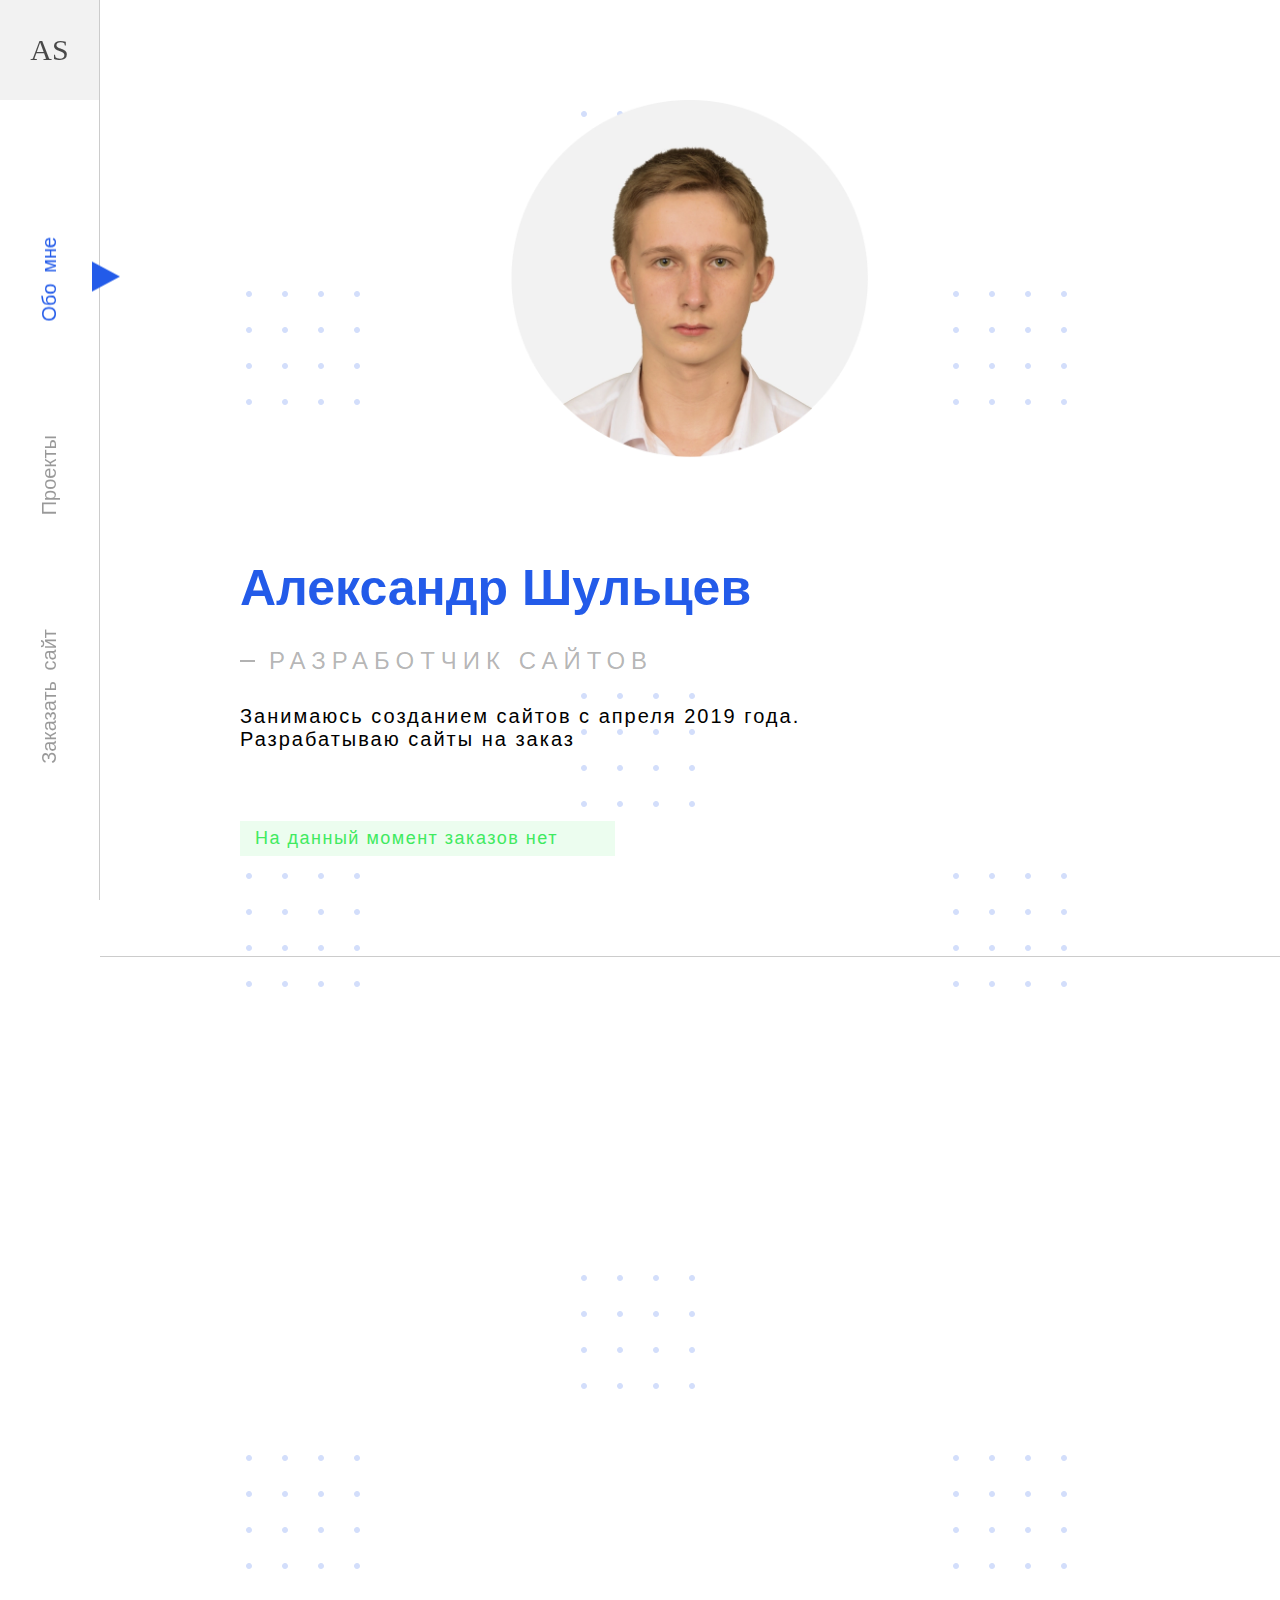
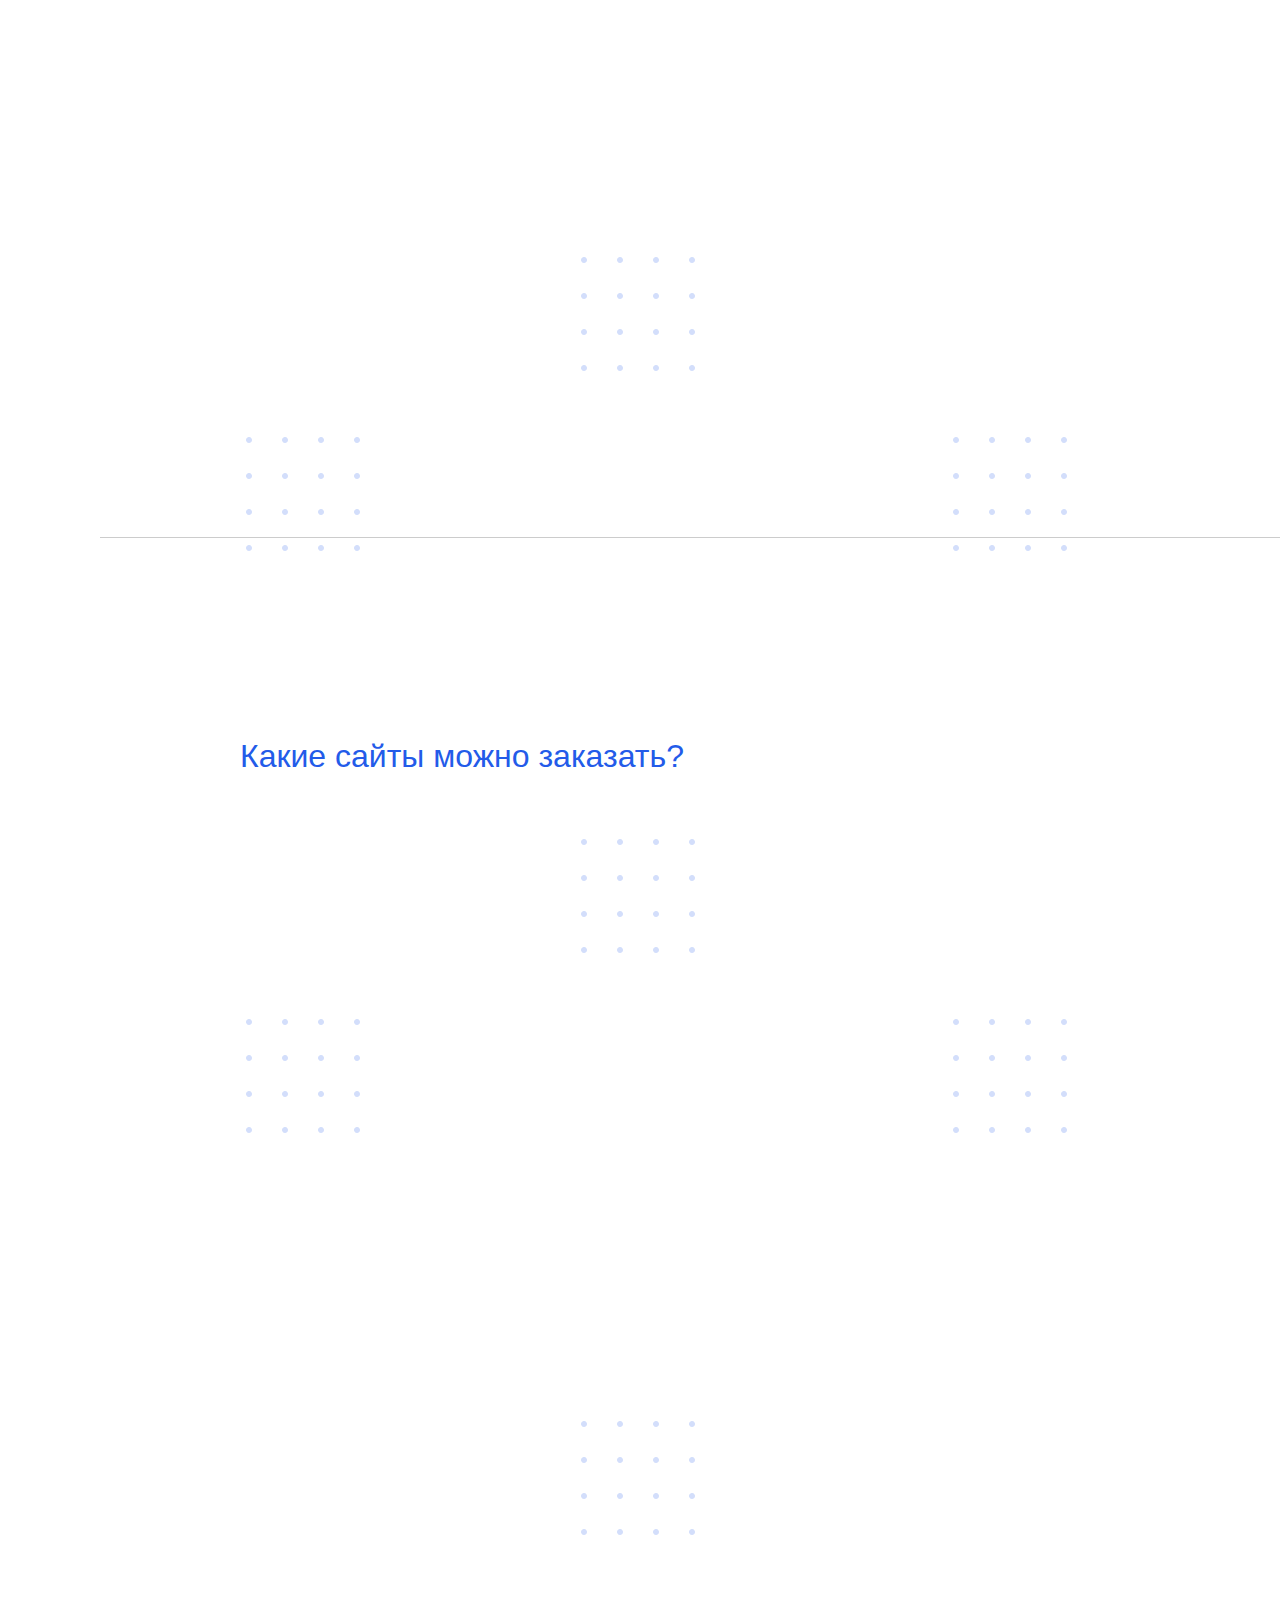
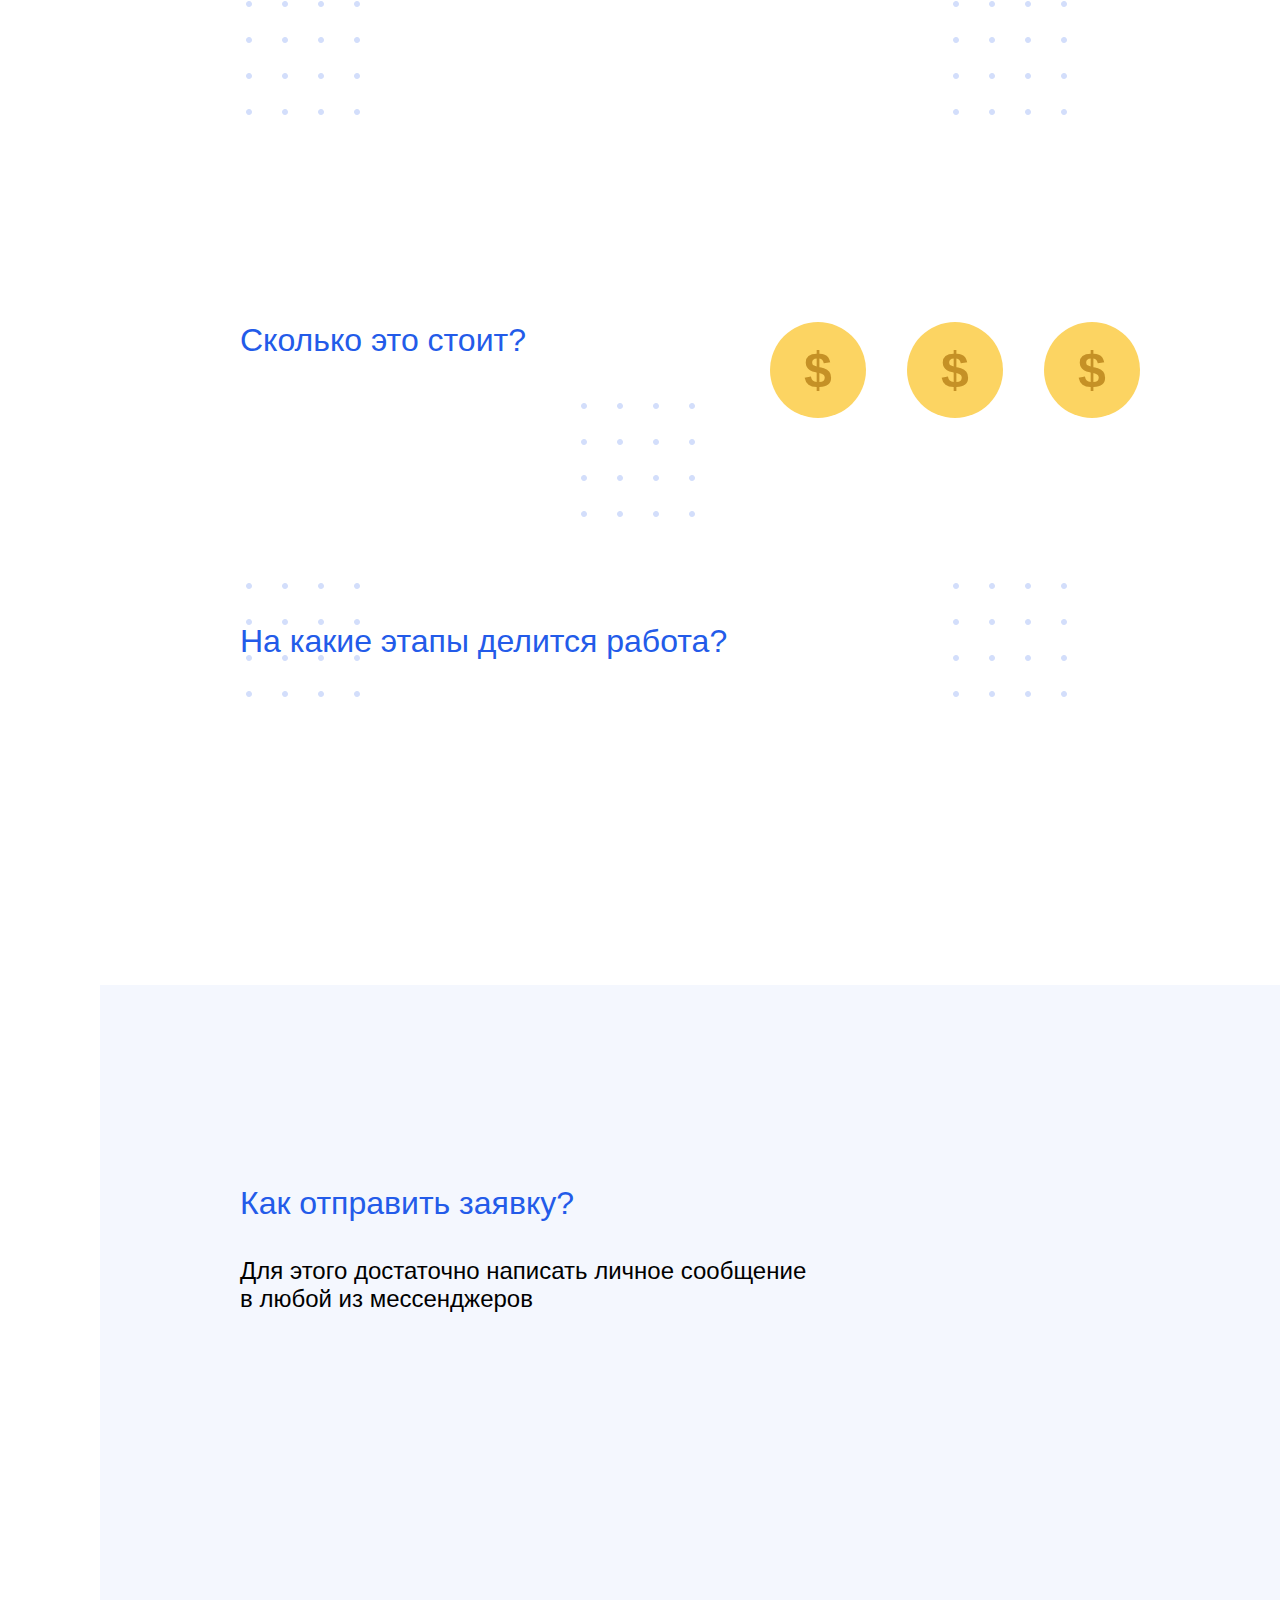
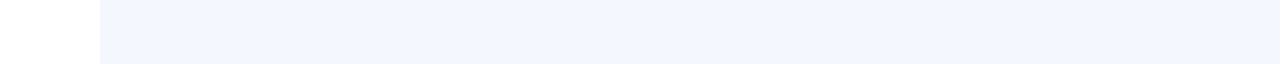
==== commit 19d94cb2: "добавление анимации" ====
--- a/index.html
+++ b/index.html
@@ -16,6 +16,12 @@
        });
     </script>
     <noscript><div><img src="https://mc.yandex.ru/watch/70943521" style="position:absolute; left:-9999px;" alt="" /></div></noscript>
+
+    <!-- Animate.css -->
+    <script src="assets/wow_animate/wow.min.js"></script>
+    <script>
+        new WOW().init();
+    </script>
 
     <meta charset="UTF-8">
     <meta content="width=device-width, initial-scale=1.0, user-scalable=0" name="viewport">
@@ -56,7 +62,7 @@
         <section class="aboutMe" id="about_me_s">
             <div class="container">
                 <div class="aboutMe__all">
-                    <article class="aboutMe__info">
+                    <article class="aboutMe__info wow bounceInLeft">
                         <h1 class="aboutMe__Alexander">Александр Шульцев</h1>
 
                         <div class="aboutMe__webDeveloper">
@@ -73,7 +79,7 @@
                     <div class="photo__section">
                         <picture>
                             <source srcset="assets/img/My_photo.webp" type="image/webp">
-                            <img class="aboutMe__photo" src="assets/img/My_photo.png" alt="">
+                            <img class="aboutMe__photo wow bounceInRight" src="assets/img/My_photo.png" alt="">
                         </picture>
                     </div>
                 </div>
@@ -85,7 +91,7 @@
             <div class="container">
                 <header class="main__title">Проекты</header>
                 <div class="projects__all">
-                   <a class="projects__item projects__item--9901" href="assets/projects/9901/index.html" target="_blank" onclick="ym(70943521,'reachGoal','9901'); return true;">
+                   <a class="projects__item projects__item--9901 wow fadeInLeft" href="assets/projects/9901/index.html" target="_blank" onclick="ym(70943521,'reachGoal','9901'); return true;">
                        <p class="projects__name projects__name--9901">Сайт группы 9901 <br> Политехнического колледжа НовГУ</p>
 
                        <div class="projects__add">
@@ -102,7 +108,7 @@
                        </div>
                    </a>
 
-                   <a class="projects__item projects__item--journalPro" href="assets/projects/Lending_journal_PRO/index.html" target="_blank" onclick="ym(70943521,'reachGoal','journalPRO'); return true;">
+                   <a class="projects__item projects__item--journalPro wow fadeInRight" href="assets/projects/Lending_journal_PRO/index.html" target="_blank" onclick="ym(70943521,'reachGoal','journalPRO'); return true;">
                        <p class="projects__name projects__name--journalPro">Рекламный сайт <br> для проекта Журнал PRO</p>
 
                        <div class="projects__add"></div>
@@ -117,7 +123,7 @@
                        </div>
                    </a>
 
-                   <a class="projects__item projects__item--activeBox" href="assets/projects/Active_Box/index.html" target="_blank" onclick="ym(70943521,'reachGoal','ActiveBox'); return true;">
+                   <a class="projects__item projects__item--activeBox wow fadeInLeft" href="assets/projects/Active_Box/index.html" target="_blank" onclick="ym(70943521,'reachGoal','ActiveBox'); return true;">
                        <p class="projects__name projects__name--activeBox">Сайт компании <br> Active BOX</p>
 
                        <div class="projects__add"></div>
@@ -132,7 +138,7 @@
                        </div>
                    </a>
 
-                   <a class="projects__item projects__item--yourSite" href="#">
+                   <a class="projects__item projects__item--yourSite wow fadeInRight" href="#">
                         <span></span>
                         <p class="projects__name projects__name--yourSite">Здесь может быть <br> ваш сайт</p>
                    </a>
@@ -146,17 +152,17 @@
                 <header class="main__title">Заказать сайт</header>
                 <h3 class="header">Какие сайты можно заказать?</h3>
                 <div class="typeSite__blocks">
-                    <div class="typeSite__item">
+                    <div class="typeSite__item wow slideInLeft">
                         <p class="typeSite__title">Промо-сайт</p>
                         <p class="typeSite__subtitle">используются для быстрой раскрутки какой-либо рекламной акции компании, а также для быстрого продвижения услуг, товаров и брендов.</p>
                     </div>
 
-                    <div class="typeSite__item">
+                    <div class="typeSite__item wow slideInDown">
                         <p class="typeSite__title">Сайт-визитка</p>
                         <p class="typeSite__subtitle">состоит из небольшого числа страниц (не более десятка), где содержится общая информация о проекте: область деятельности компании, ее реквизиты и контакты,а также общая информация (история, интересные факты и т.п.). Подобный веб-ресурс представляет собой расширенную визитную карточку организации или предпринимателя. Кроме того, стоит он недорого и практически не нуждается в поддержке.</p>
                     </div>
 
-                    <div class="typeSite__item">
+                    <div class="typeSite__item wow slideInRight">
                         <p class="typeSite__title">Персональный<span>i</span>сайт</p>
                         <p class="typeSite__subtitle">это страница, на которой человек размещает информацию о себе, фотогалерею и какую-либо еще информацию по своему усмотрению, что является великолепной возможностью заявить о своих талантах.</p>
                     </div>
@@ -170,7 +176,7 @@
                 <div class="howMuch__flex">
                     <div class="howMuch__info">
                         <h3 class="header">Сколько это стоит?</h3>
-                        <p class="howMuch__cost">2000 рублей</p>
+                        <p class="howMuch__cost wow flip">2000 рублей</p>
                     </div>
                     <div class="money">
                         <div class="coin coin--even center" id="coin_1" onclick="ym(70943521,'reachGoal','coin'); return true;">
@@ -194,7 +200,7 @@
         <div class="schemeOfWork">
             <div class="container">
                 <h3 class="header">На какие этапы делится работа?</h3>
-                <a class="schemeOfWork__link center" href="assets/files/scheme_of_work.pdf" target="_blank">Схема работы.pdf</a>
+                <a class="schemeOfWork__link center wow bounce" data-wow-iteration="2" href="assets/files/scheme_of_work.pdf" target="_blank" onclick="ym(70943521,'reachGoal','schemeOfWork'); return true;">Схема работы.pdf</a>
             </div>
         </div>
 
@@ -204,15 +210,15 @@
                 <h3 class="header">Как отправить заявку?</h3>
                 <p class="howSend__subtitle">Для этого достаточно написать личное сообщение <br> в любой из мессенджеров</p>
                 <div class="messenger">
-                    <a class="messenger__item messenger__item--vk center" href="https://vk.com/alexandershultsev" target="_blank" onclick="ym(70943521,'reachGoal','click_vk'); return true;">
+                    <a class="messenger__item messenger__item--vk center wow fadeInLeft" href="https://vk.com/alexandershultsev" target="_blank" onclick="ym(70943521,'reachGoal','click_vk'); return true;">
                         <p class="messenger__name">ВКонтакте</p>
                         <p class="messenger__write messenger__write--vk">Написать</p>
                     </a>
-                    <a class="messenger__item messenger__item--telegram center" href="https://t.me/AlexanderShultsev" target="_blank" onclick="ym(70943521,'reachGoal','click_telegram'); return true;">
+                    <a class="messenger__item messenger__item--telegram center wow fadeInDown" href="https://t.me/AlexanderShultsev" target="_blank" onclick="ym(70943521,'reachGoal','click_telegram'); return true;">
                         <p class="messenger__name">Telegram</p>
                         <p class="messenger__write messenger__write--telegram">Написать</p>
                     </a>
-                    <a class="messenger__item messenger__item--whatsApp center" href="http://wa.me/+79643121685" target="_blank" onclick="ym(70943521,'reachGoal','click_whatsApp'); return true;">
+                    <a class="messenger__item messenger__item--whatsApp center wow fadeInRight" href="http://wa.me/+79643121685" target="_blank" onclick="ym(70943521,'reachGoal','click_whatsApp'); return true;">
                         <p class="messenger__name">WhatsApp</p>
                         <p class="messenger__write messenger__write--whatsApp">Написать</p>
                     </a>
--- a/assets/style/main.css
+++ b/assets/style/main.css
@@ -1,5 +1,6 @@
 @import "root.css";
 @import "fonts.css";
+@import "../wow_animate/animate.css";
 
 
 * {
@@ -410,8 +411,12 @@
     background: #eee;
 }
 
-.typeSite__item:nth-child(-n+2) {
+.typeSite__item:nth-child(1) {
     border-right: none;
+}
+
+.typeSite__item:nth-child(3) {
+    border-left: none;
 }
 
 .typeSite__title {
@@ -708,9 +713,14 @@
         width: 100%;
     }
 
-    .typeSite__item:nth-child(-n+2) {
-        border: var(--border);
+    .typeSite__item:nth-child(1) {
+        border-right: var(--border);
         border-bottom: none;
+    }
+
+    .typeSite__item:nth-child(3) {
+        border-left: var(--border);
+        border-top: none;
     }
 
     .typeSite__title {
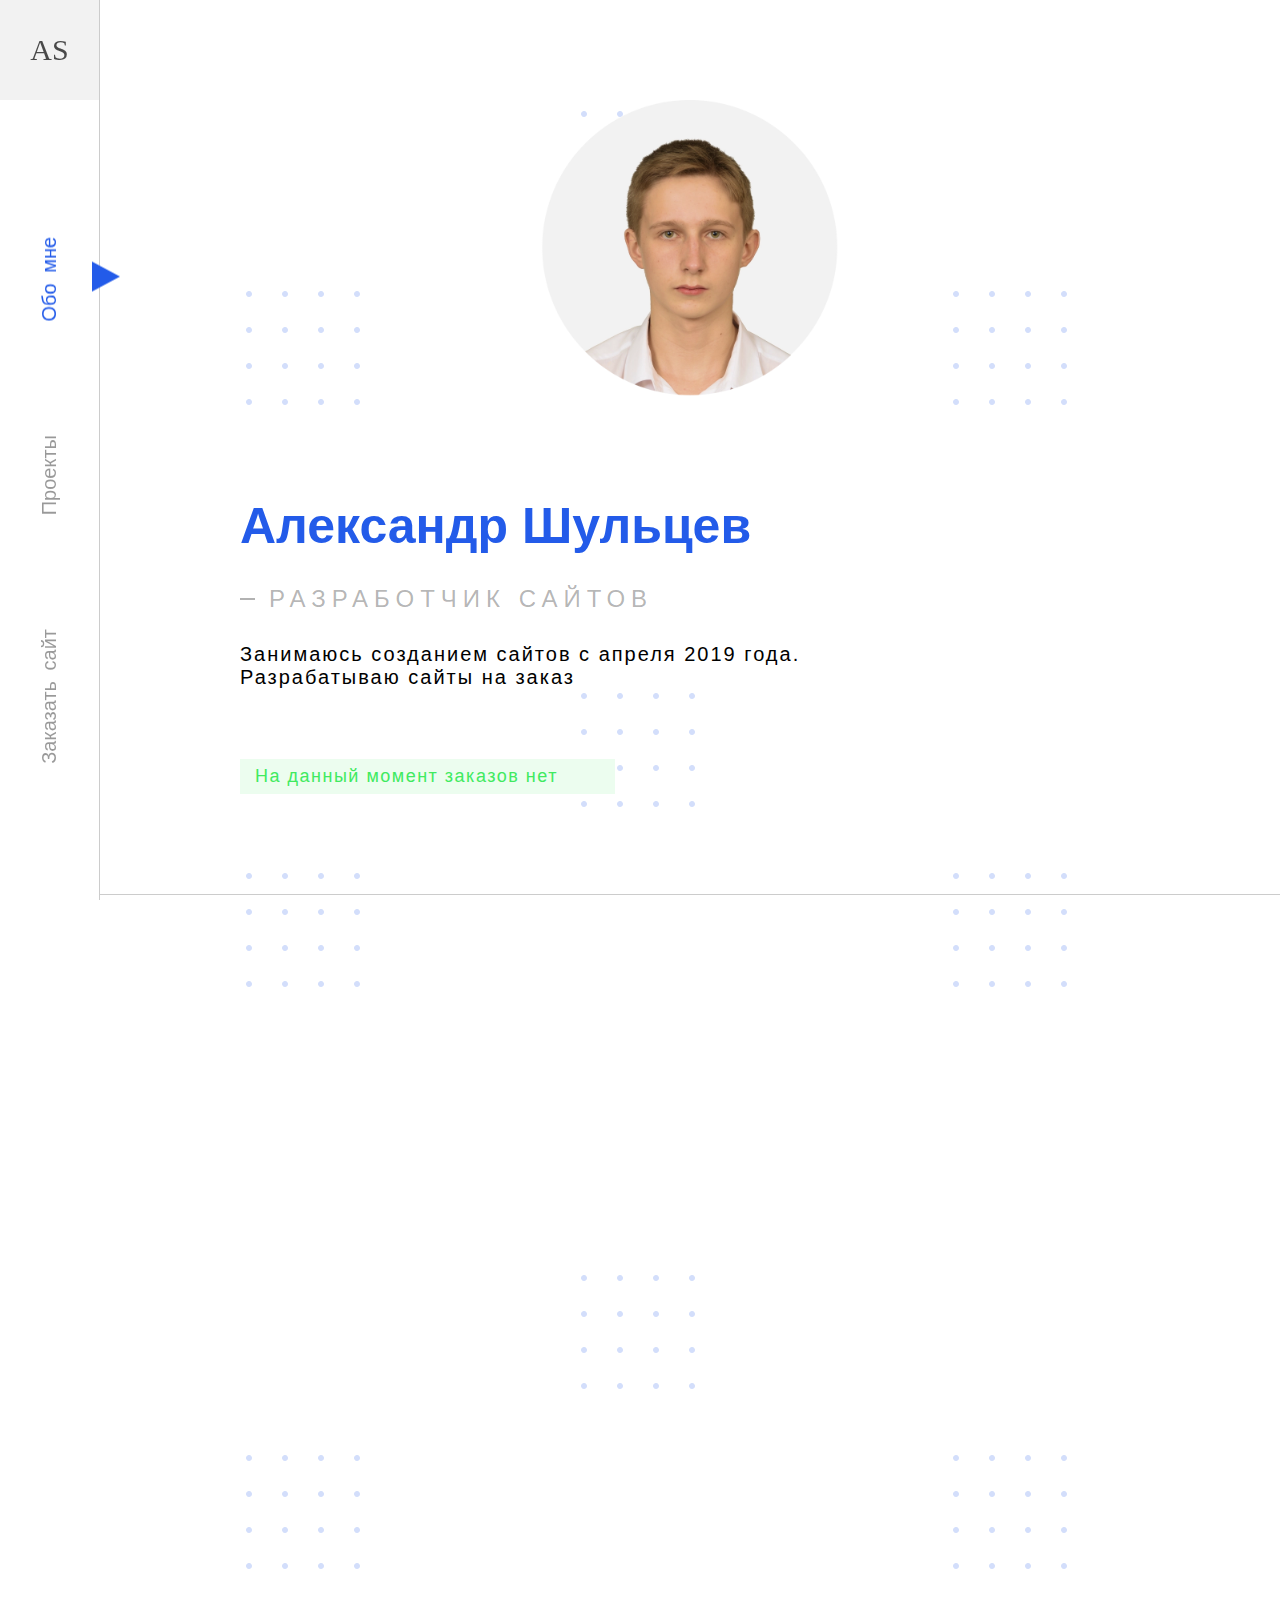
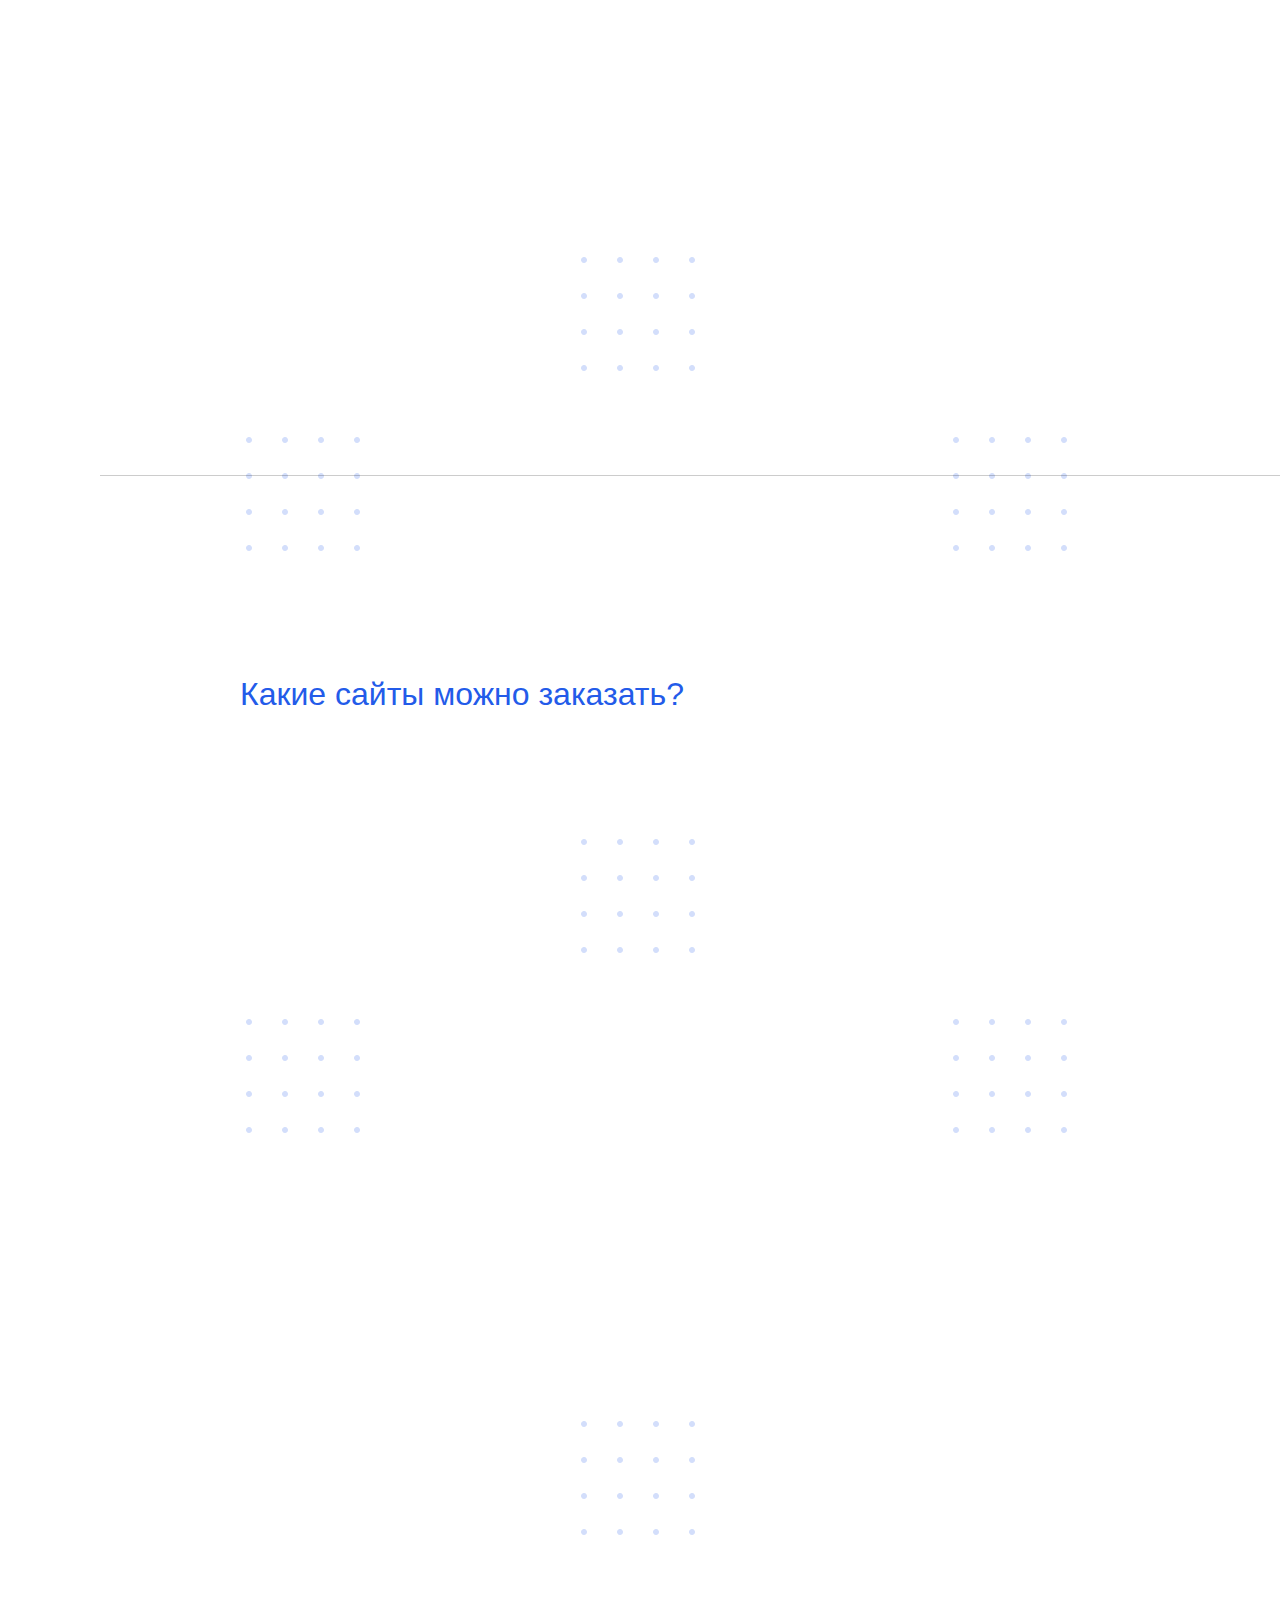
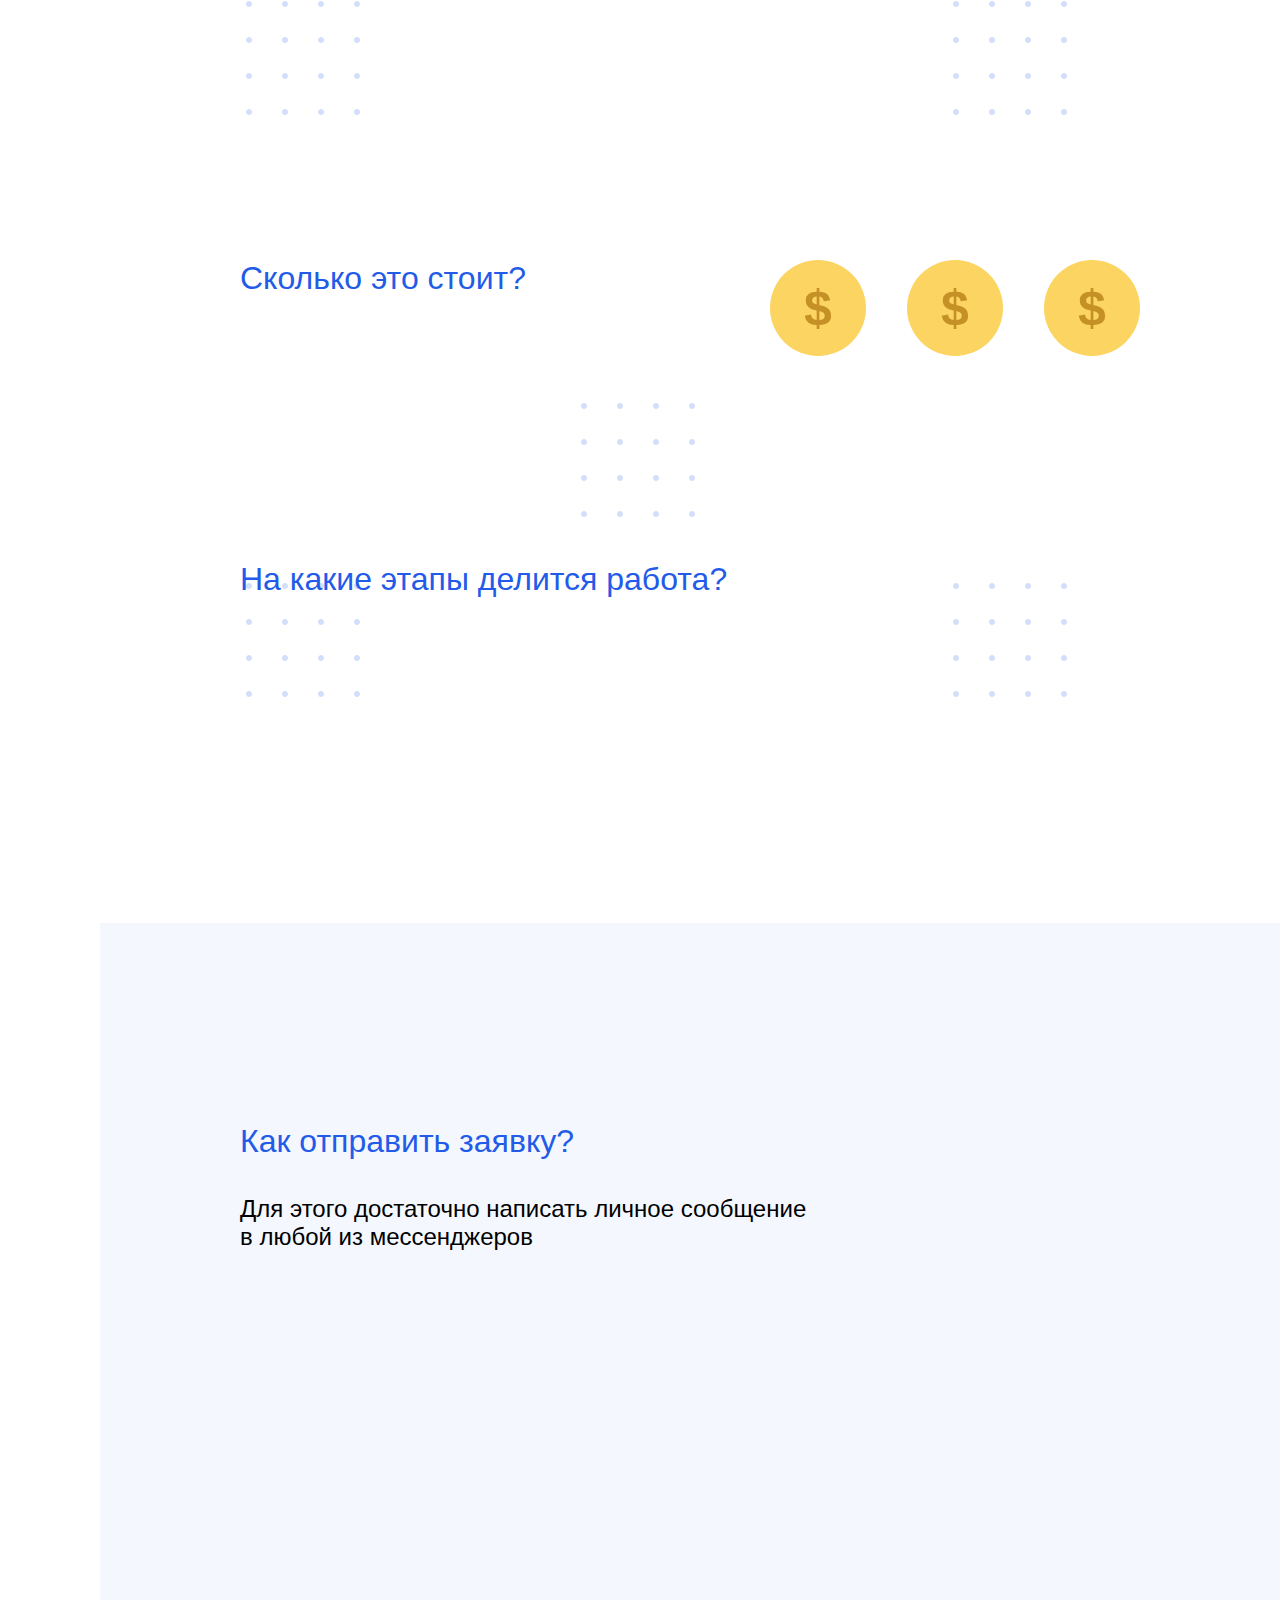
==== commit cb12ad56: "баг с моим фото v1" ====
--- a/index.html
+++ b/index.html
@@ -76,7 +76,7 @@
                         <span class="aboutMe__status">На данный момент заказов нет</span>
                     </article>
 
-                    <div class="photo__section">
+                    <div class="photo__section center">
                         <picture>
                             <source srcset="assets/img/My_photo.webp" type="image/webp">
                             <img class="aboutMe__photo wow bounceInRight" src="assets/img/My_photo.png" alt="">
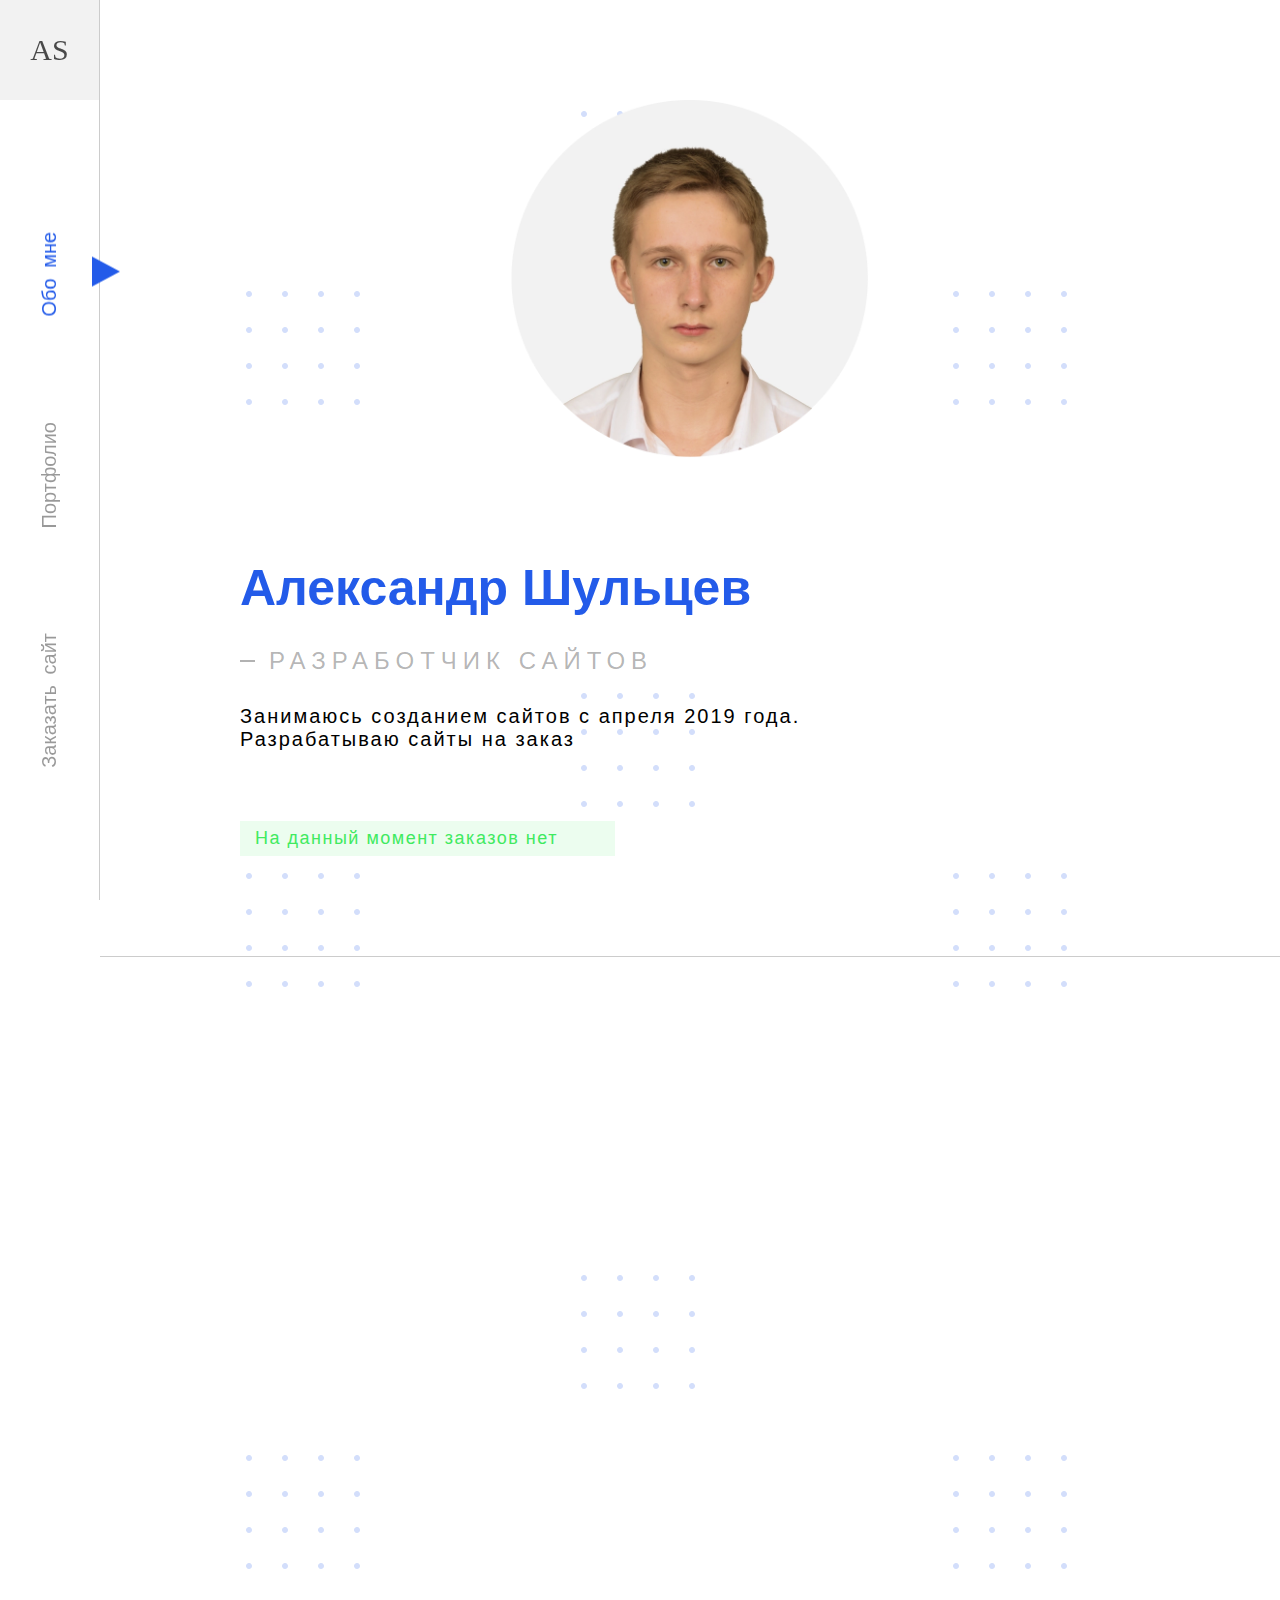
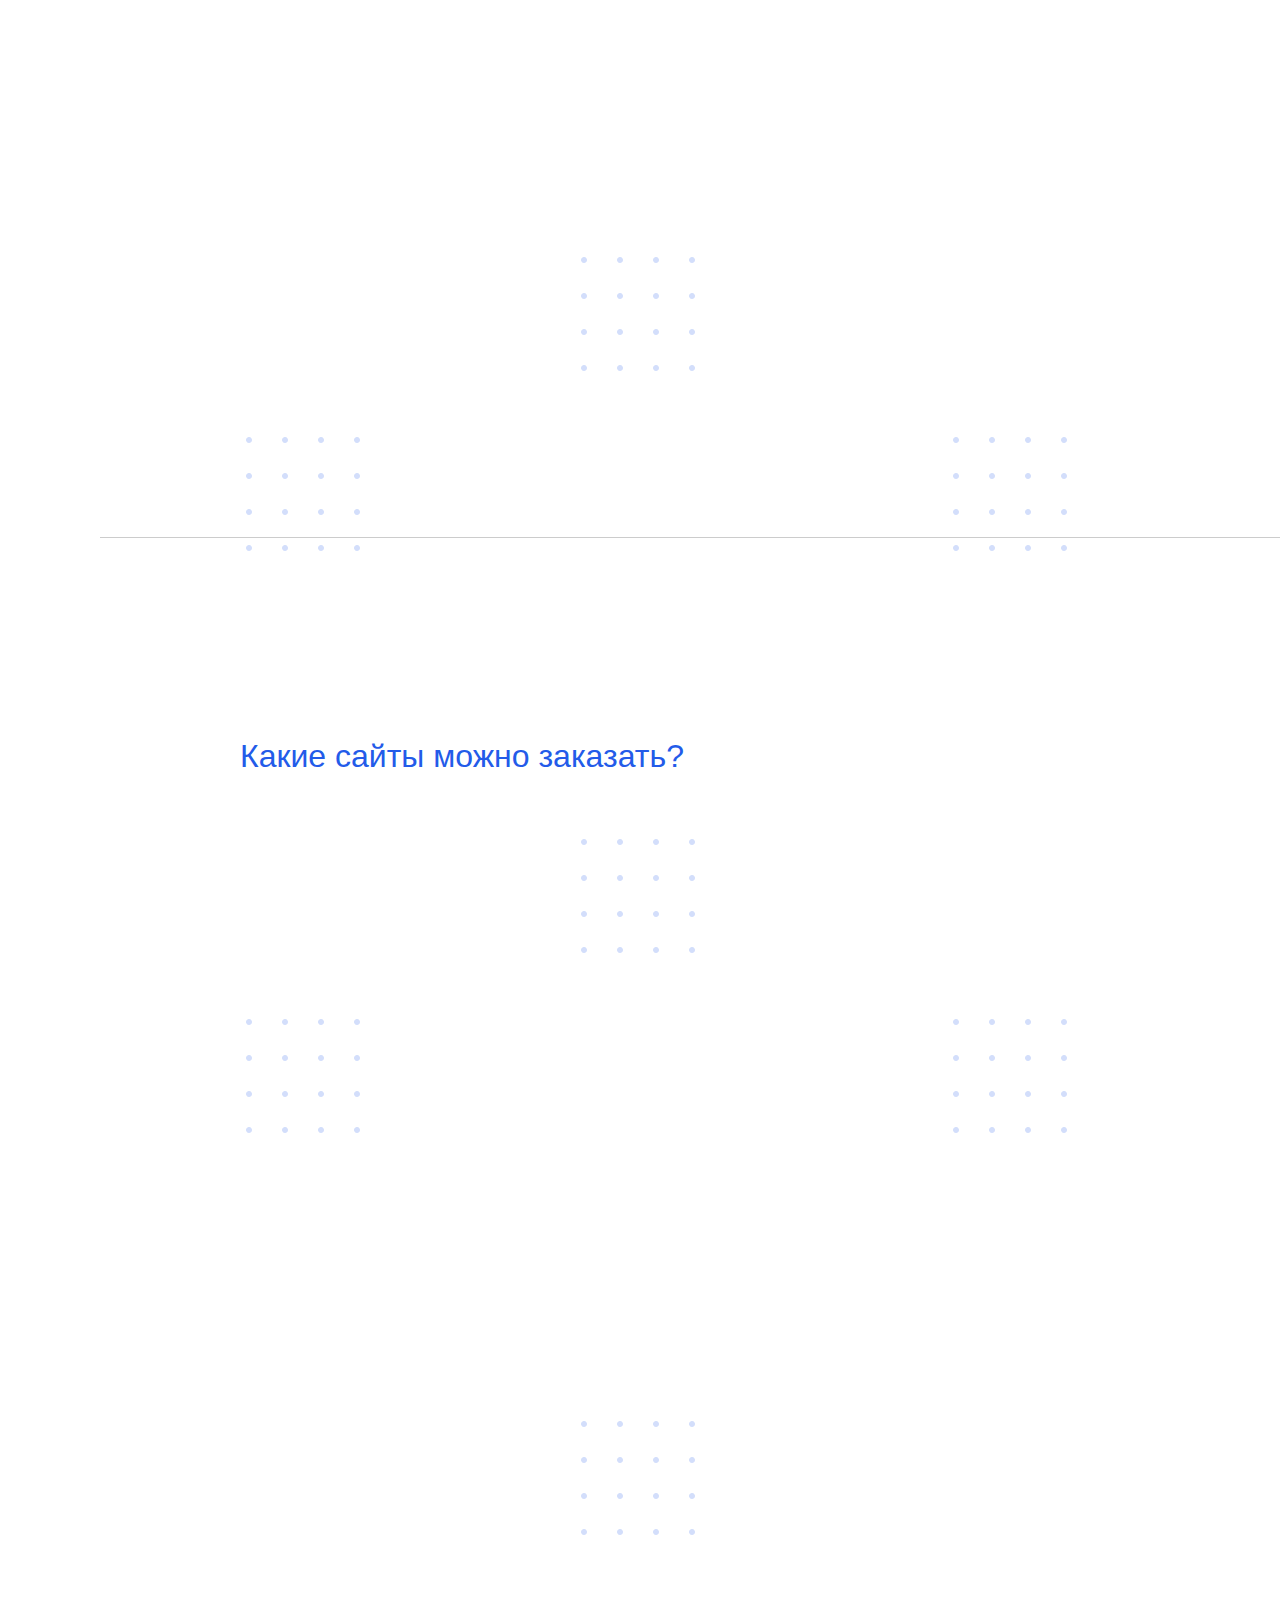
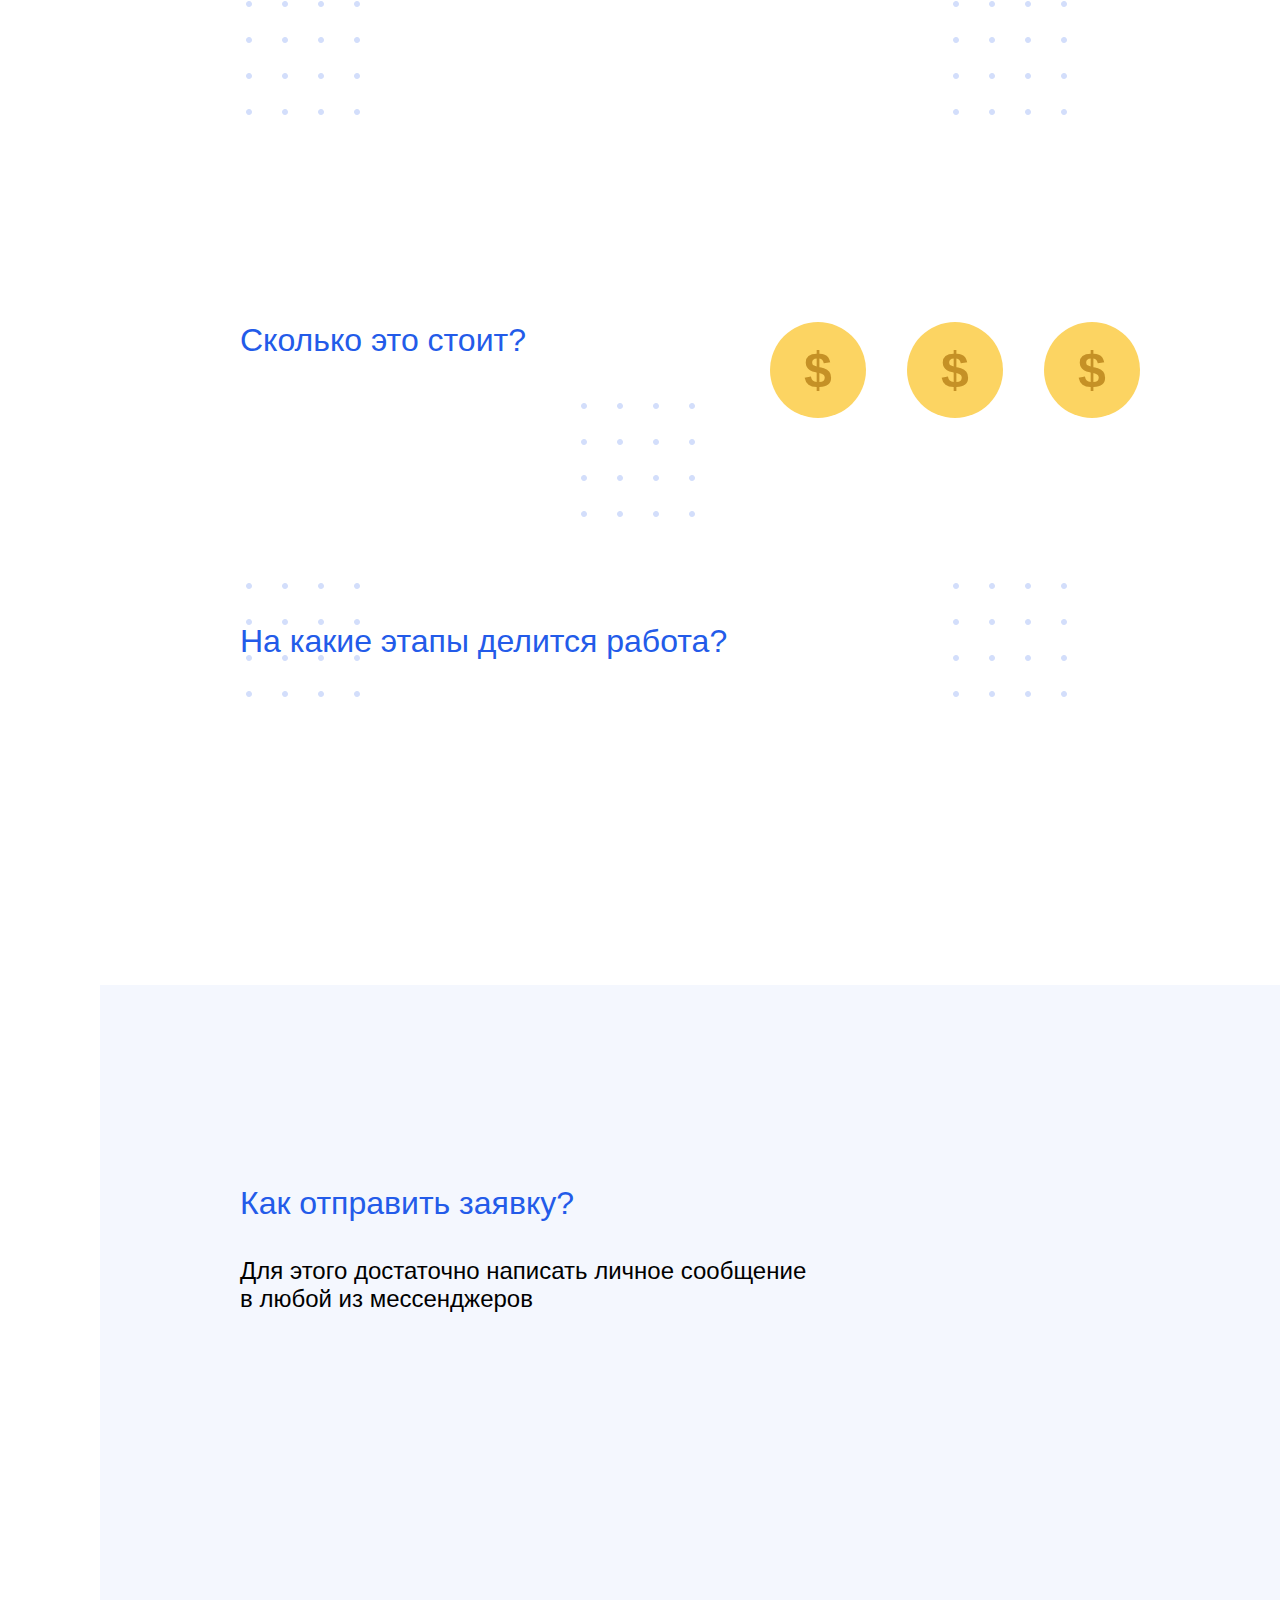
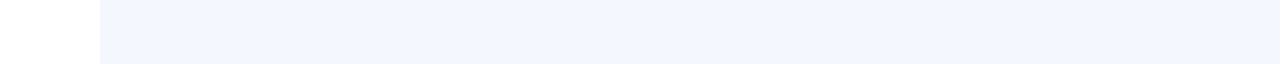
==== commit e6bdbd68: "v22" ====
--- a/index.html
+++ b/index.html
@@ -51,7 +51,7 @@
         <div class="menu__container center">
             <nav class="menu__nav">
                 <a id="about_me" data-scroll="#about_me_s" class="active" href="#">Обо мне</a>
-                <a id="projects" data-scroll="#projectsHeight" href="#">Проекты</a>
+                <a id="projects" data-scroll="#projectsHeight" href="#">Портфолио</a>
                 <a id="order" data-scroll="#order_s" href="#">Заказать сайт</a>
             </nav>
         </div>
@@ -76,8 +76,8 @@
                         <span class="aboutMe__status">На данный момент заказов нет</span>
                     </article>
 
-                    <div class="photo__section center">
-                        <picture>
+                    <div class="photo__section">
+                        <picture class="center">
                             <source srcset="assets/img/My_photo.webp" type="image/webp">
                             <img class="aboutMe__photo wow bounceInRight" src="assets/img/My_photo.png" alt="">
                         </picture>
@@ -89,7 +89,7 @@
 
         <section class="projects" id="projectsHeight">
             <div class="container">
-                <header class="main__title">Проекты</header>
+                <header class="main__title">Портфолио</header>
                 <div class="projects__all">
                    <a class="projects__item projects__item--9901 wow fadeInLeft" href="assets/projects/9901/index.html" target="_blank" onclick="ym(70943521,'reachGoal','9901'); return true;">
                        <p class="projects__name projects__name--9901">Сайт группы 9901 <br> Политехнического колледжа НовГУ</p>
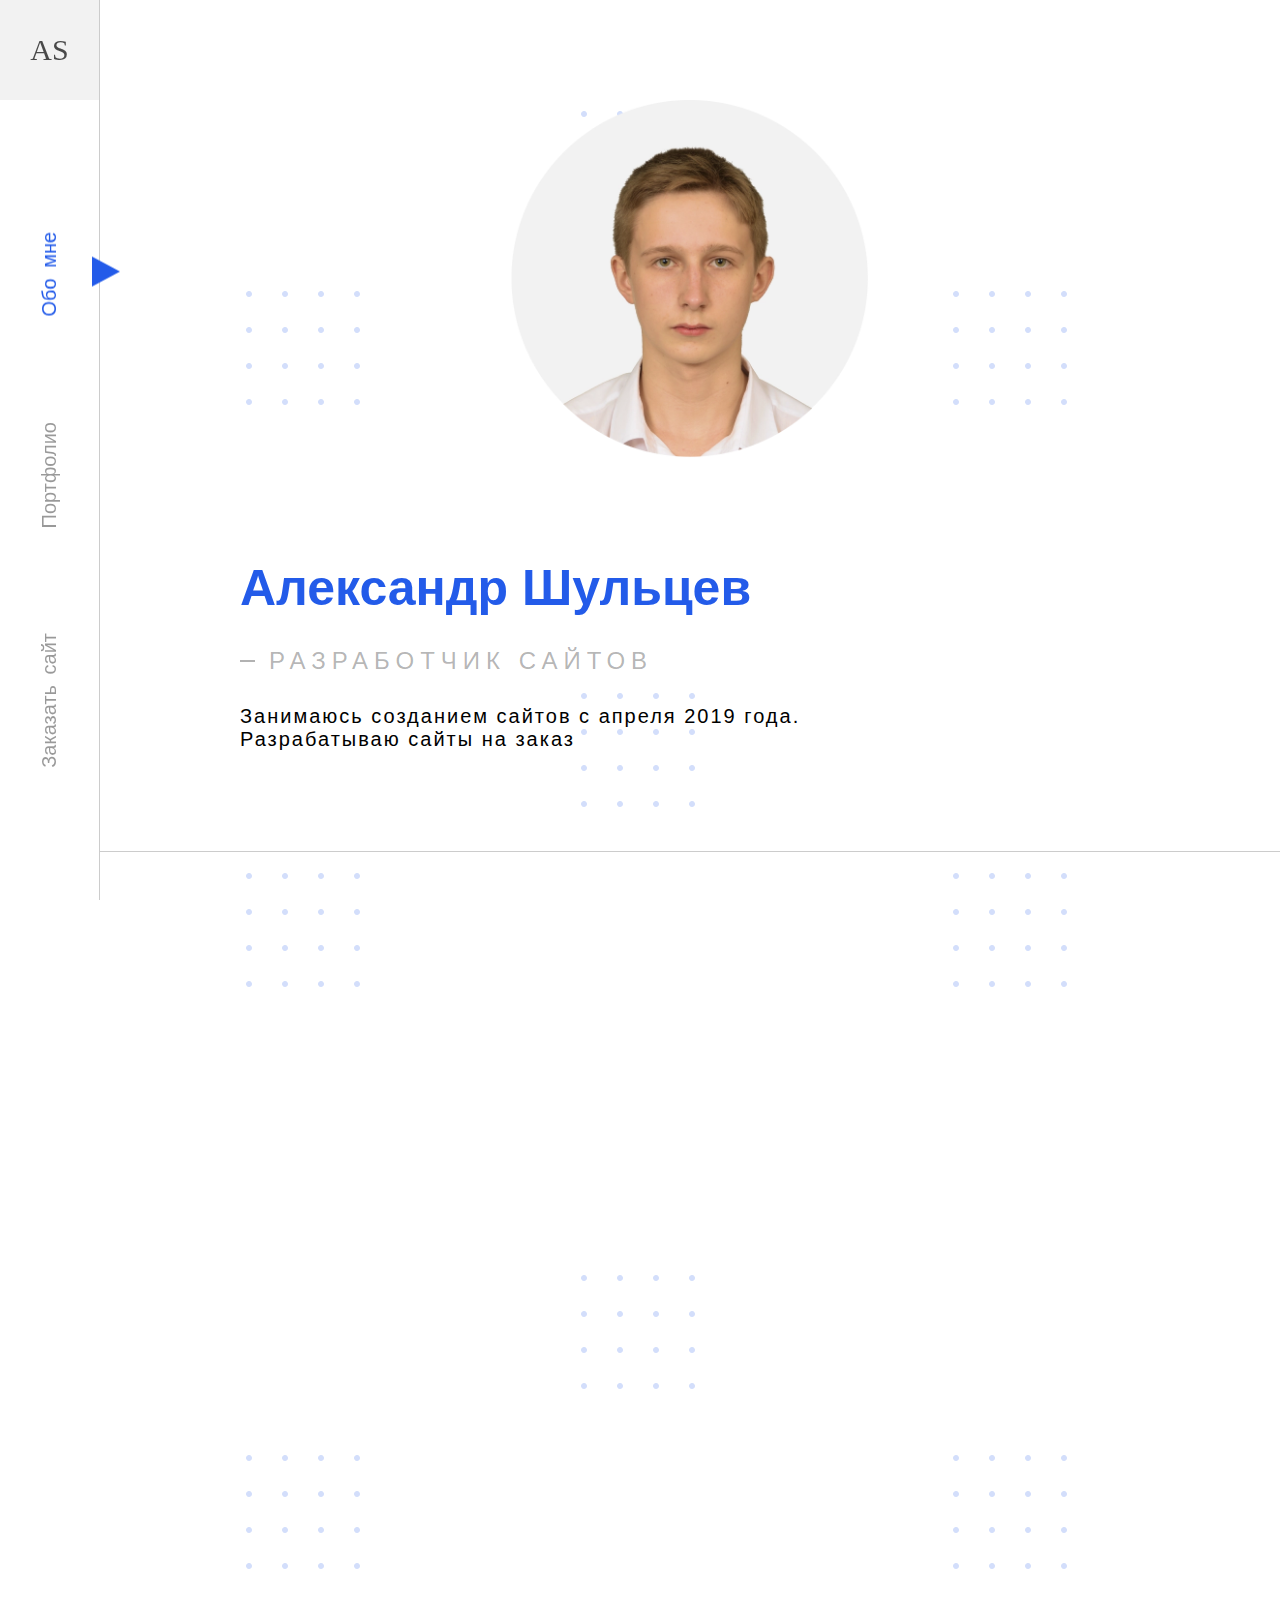
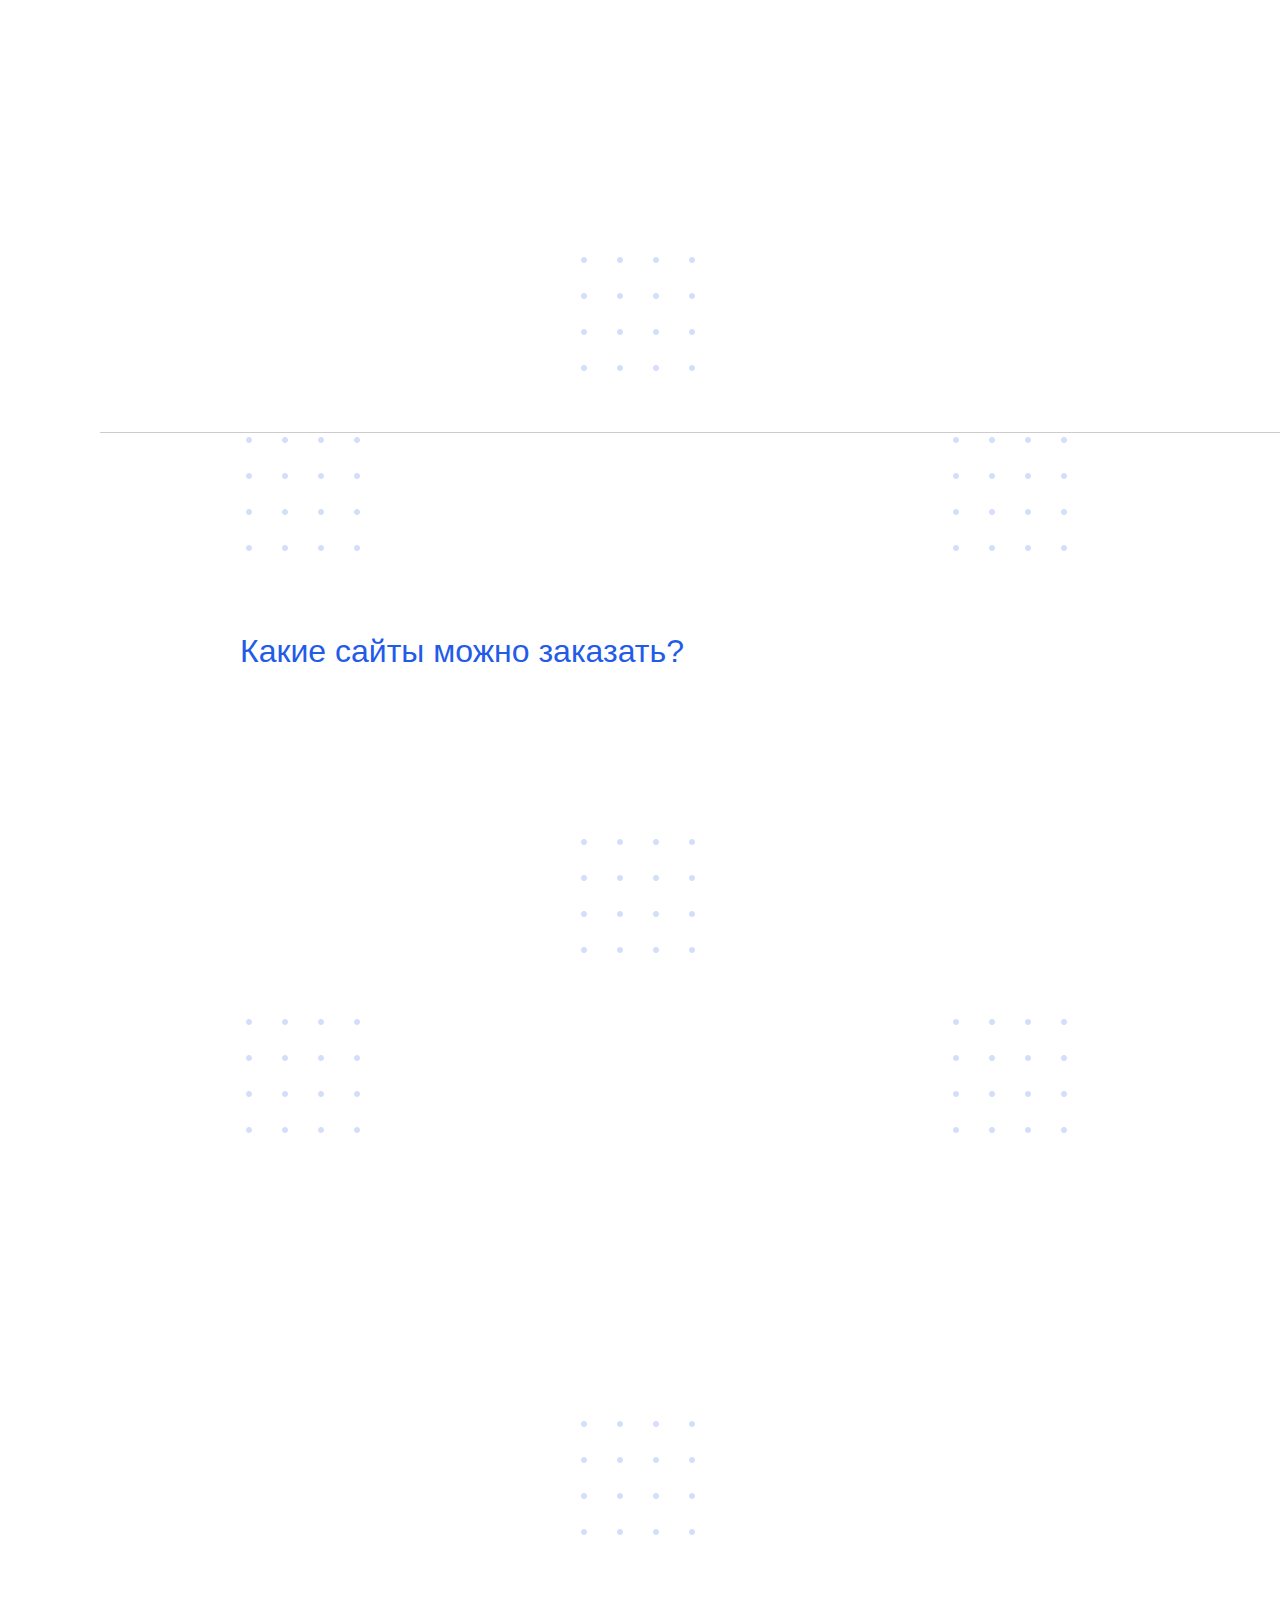
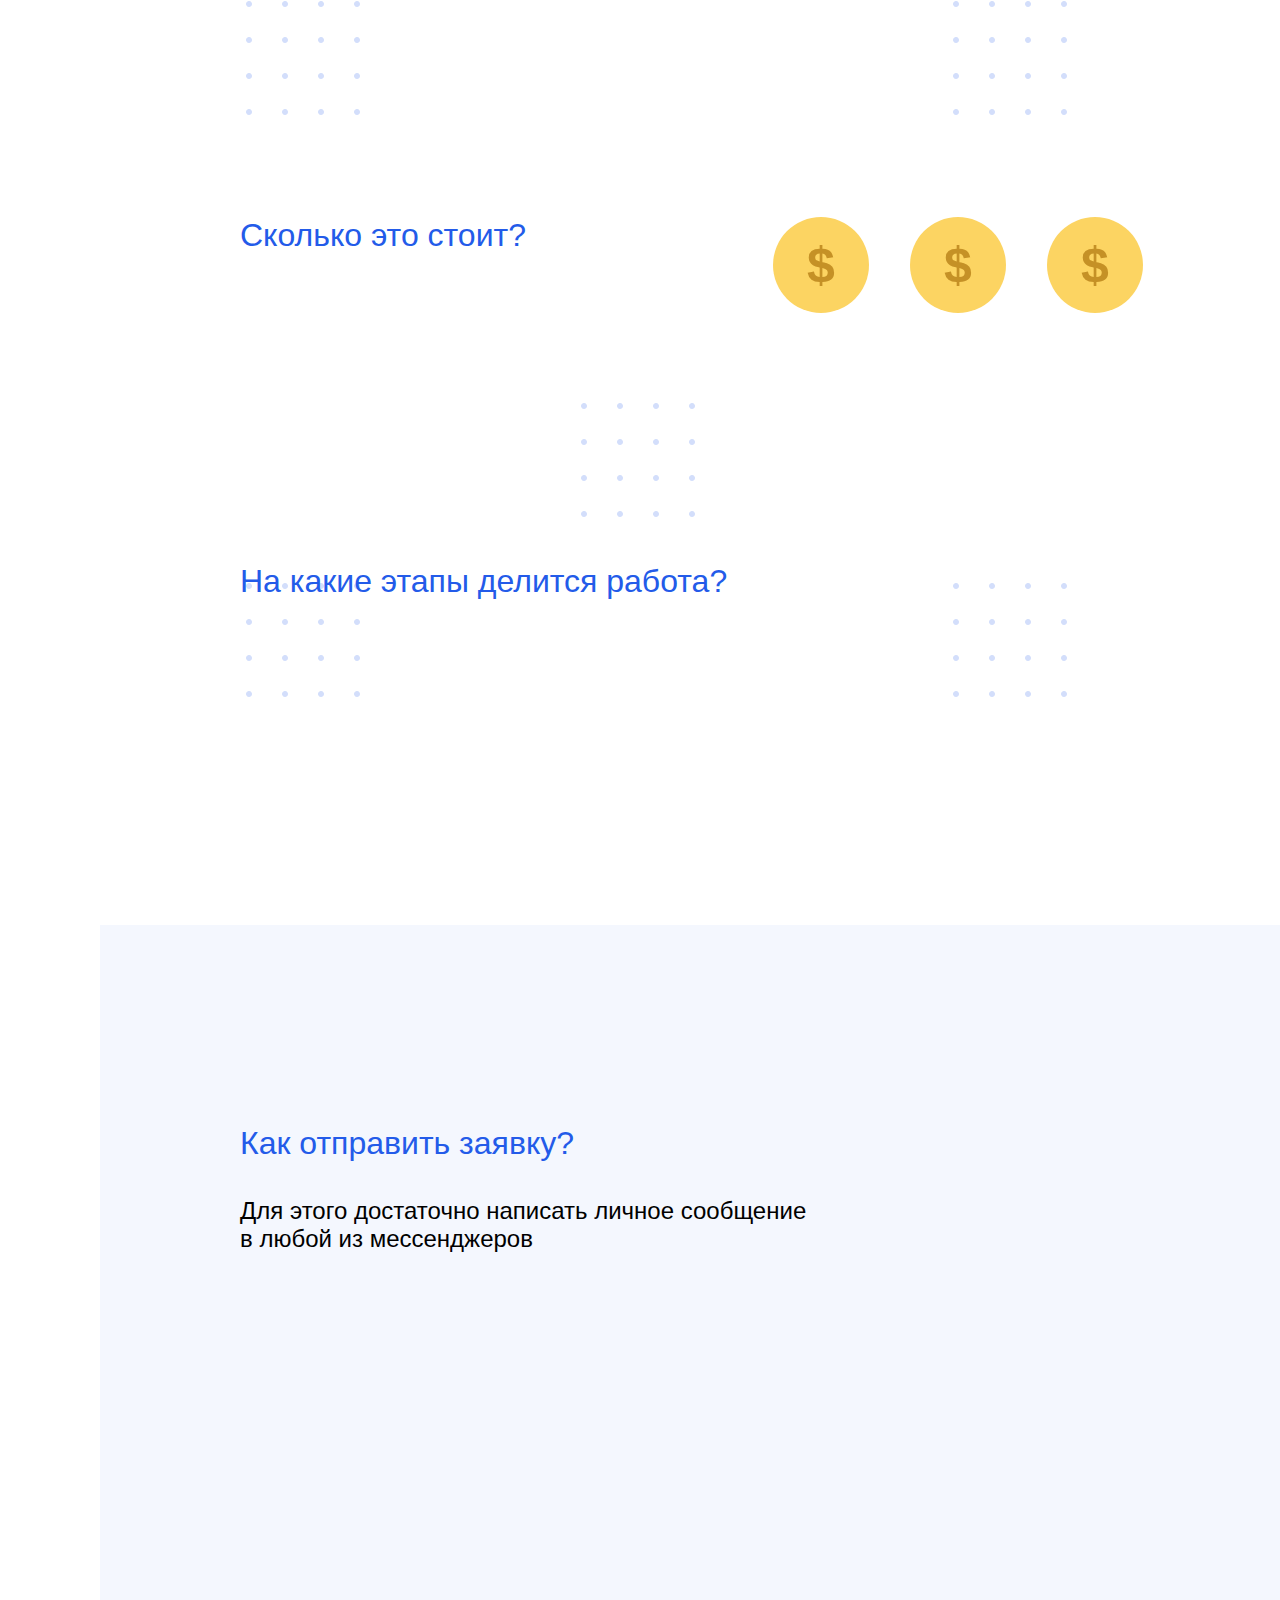
==== commit 54628f97: "Update index.html" ====
--- a/index.html
+++ b/index.html
@@ -72,8 +72,6 @@
 
                         <p>Занимаюсь созданием сайтов с апреля 2019
                         года. Разрабатываю сайты на заказ</p>
-
-                        <span class="aboutMe__status">На данный момент заказов нет</span>
                     </article>
 
                     <div class="photo__section">
@@ -159,7 +157,7 @@
 
                     <div class="typeSite__item wow slideInDown">
                         <p class="typeSite__title">Сайт-визитка</p>
-                        <p class="typeSite__subtitle">состоит из небольшого числа страниц (не более десятка), где содержится общая информация о проекте: область деятельности компании, ее реквизиты и контакты,а также общая информация (история, интересные факты и т.п.). Подобный веб-ресурс представляет собой расширенную визитную карточку организации или предпринимателя. Кроме того, стоит он недорого и практически не нуждается в поддержке.</p>
+                        <p class="typeSite__subtitle">состоит из небольшого числа страниц, где содержится общая информация о проекте: область деятельности компании, ее реквизиты и контакты, а также история, интересные факты и т.п. Подобный веб-ресурс представляет собой расширенную визитную карточку организации или предпринимателя.</p>
                     </div>
 
                     <div class="typeSite__item wow slideInRight">
@@ -176,7 +174,7 @@
                 <div class="howMuch__flex">
                     <div class="howMuch__info">
                         <h3 class="header">Сколько это стоит?</h3>
-                        <p class="howMuch__cost wow flip">2000 рублей</p>
+                        <p class="howMuch__cost wow flip">Рассчитывается индивидуально</p>
                     </div>
                     <div class="money">
                         <div class="coin coin--even center" id="coin_1" onclick="ym(70943521,'reachGoal','coin'); return true;">
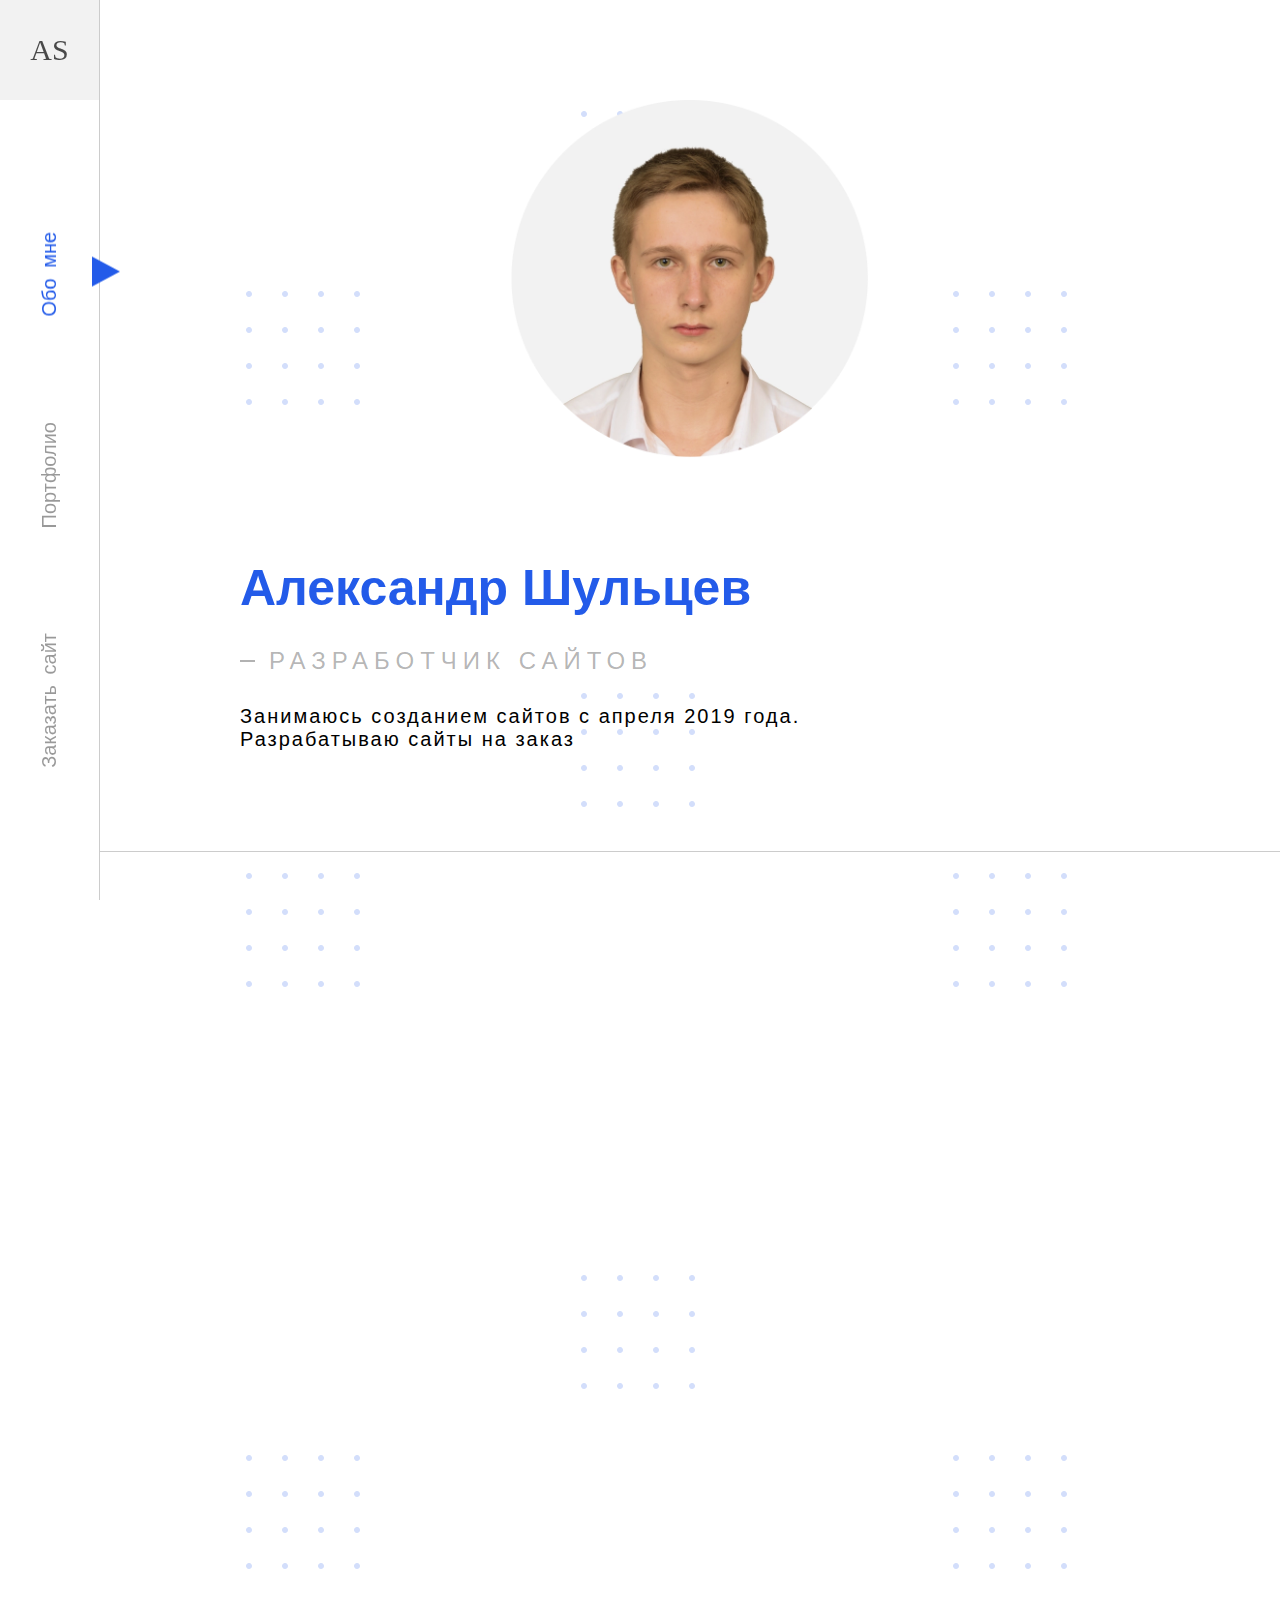
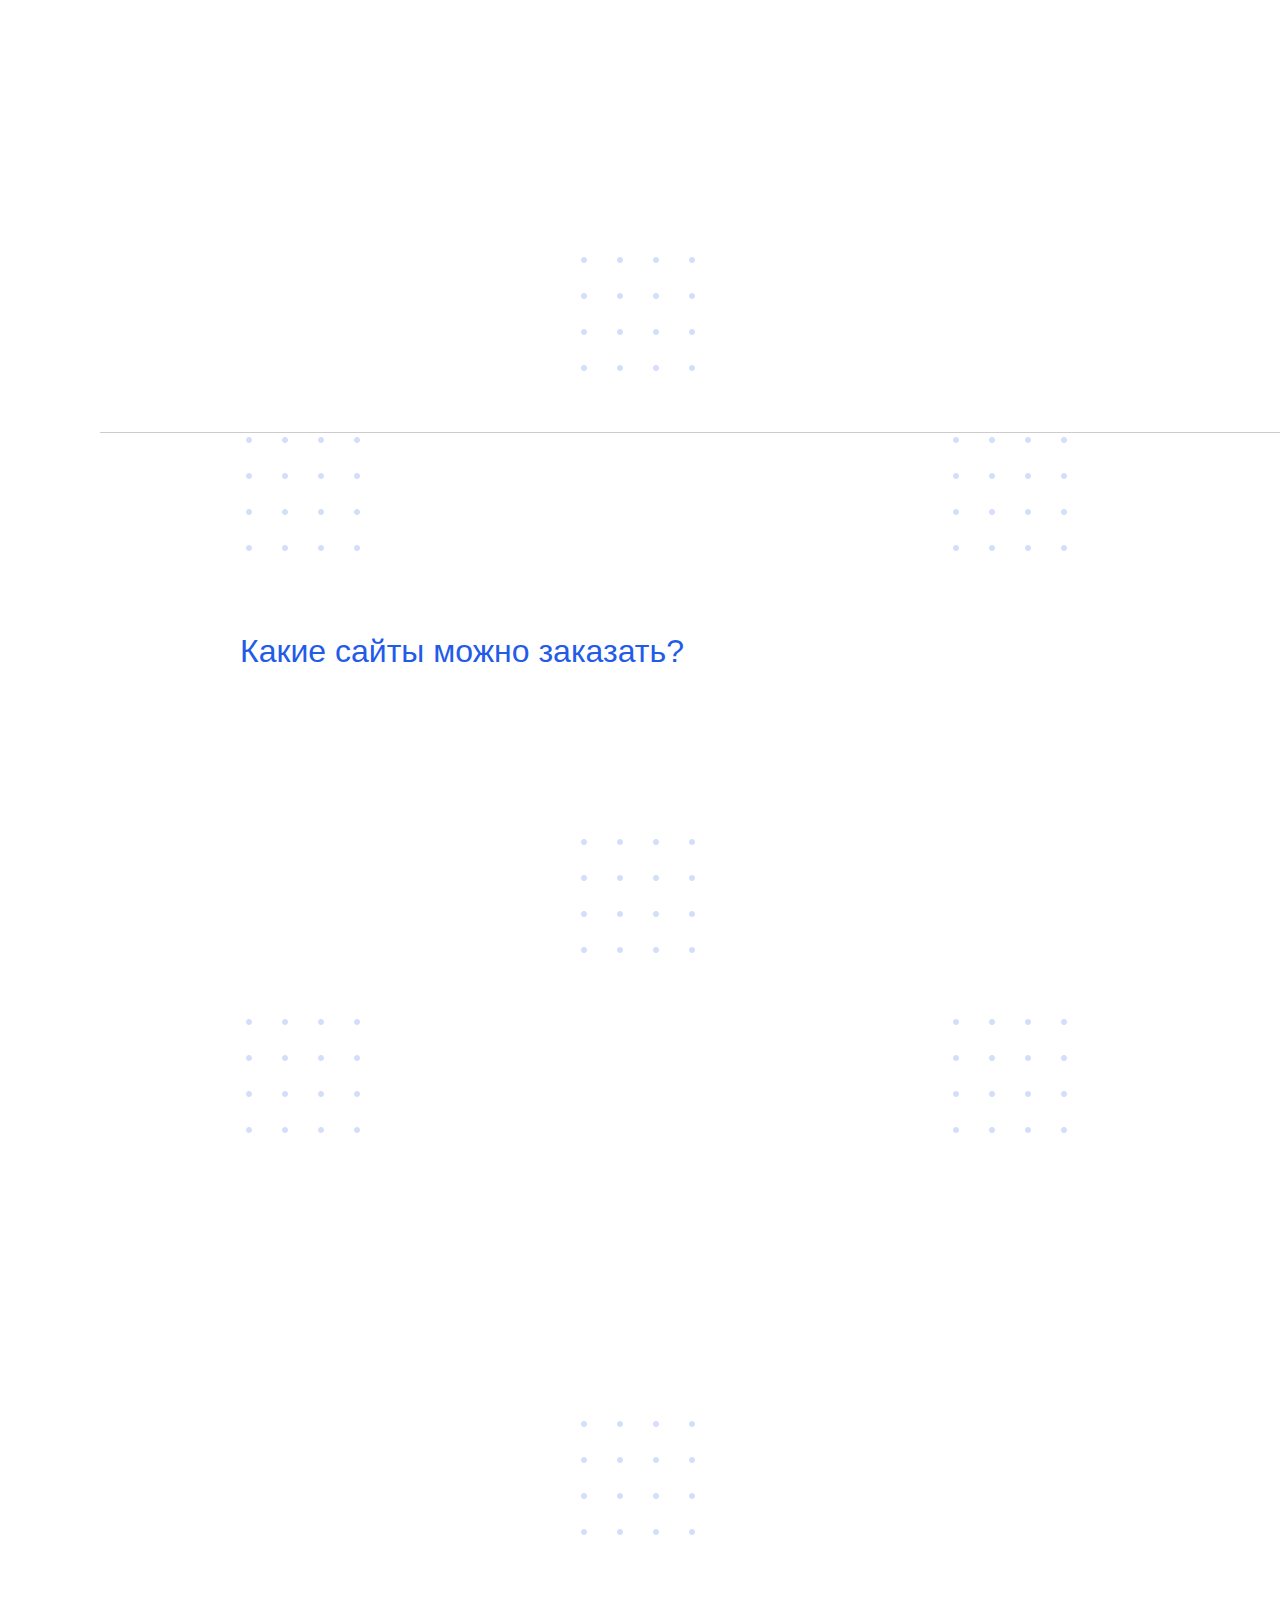
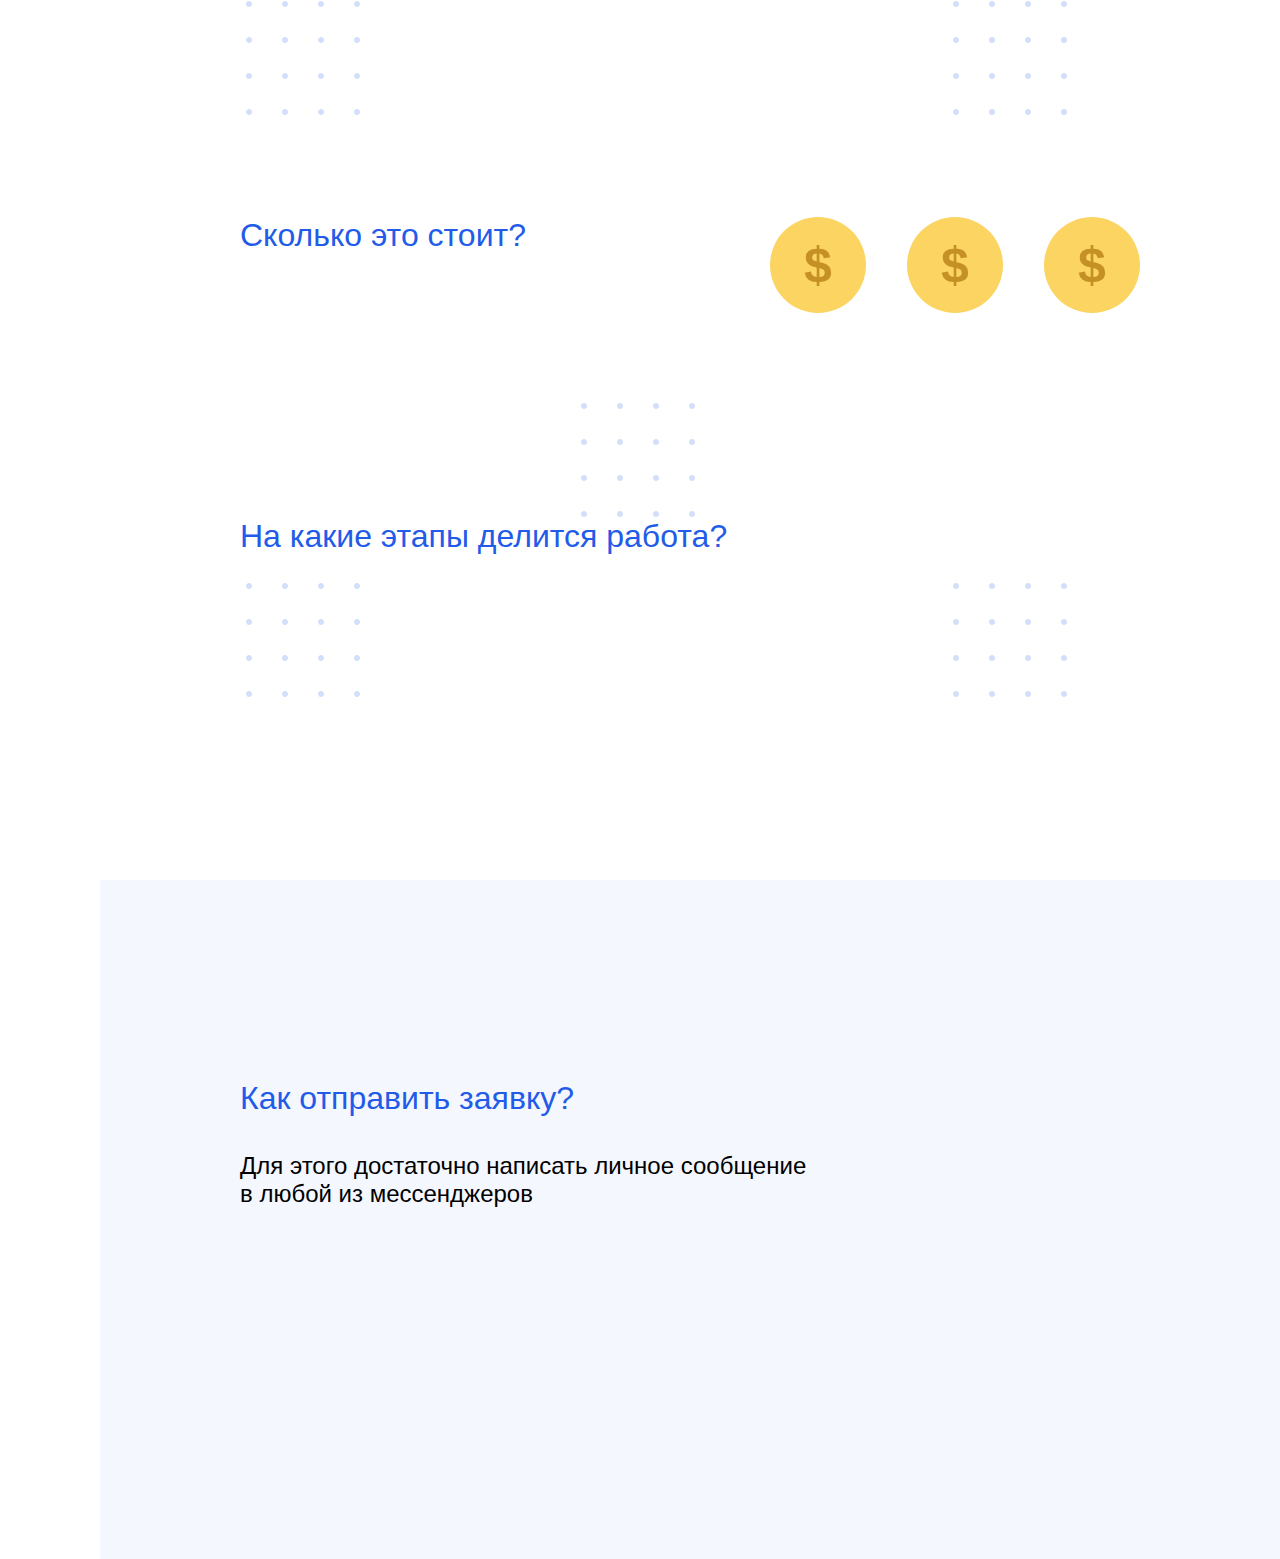
==== commit 136b02b5: "Update index.html" ====
--- a/index.html
+++ b/index.html
@@ -174,7 +174,7 @@
                 <div class="howMuch__flex">
                     <div class="howMuch__info">
                         <h3 class="header">Сколько это стоит?</h3>
-                        <p class="howMuch__cost wow flip">Рассчитывается индивидуально</p>
+                        <p class="howMuch__cost wow flip">5000 рублей</p>
                     </div>
                     <div class="money">
                         <div class="coin coin--even center" id="coin_1" onclick="ym(70943521,'reachGoal','coin'); return true;">
